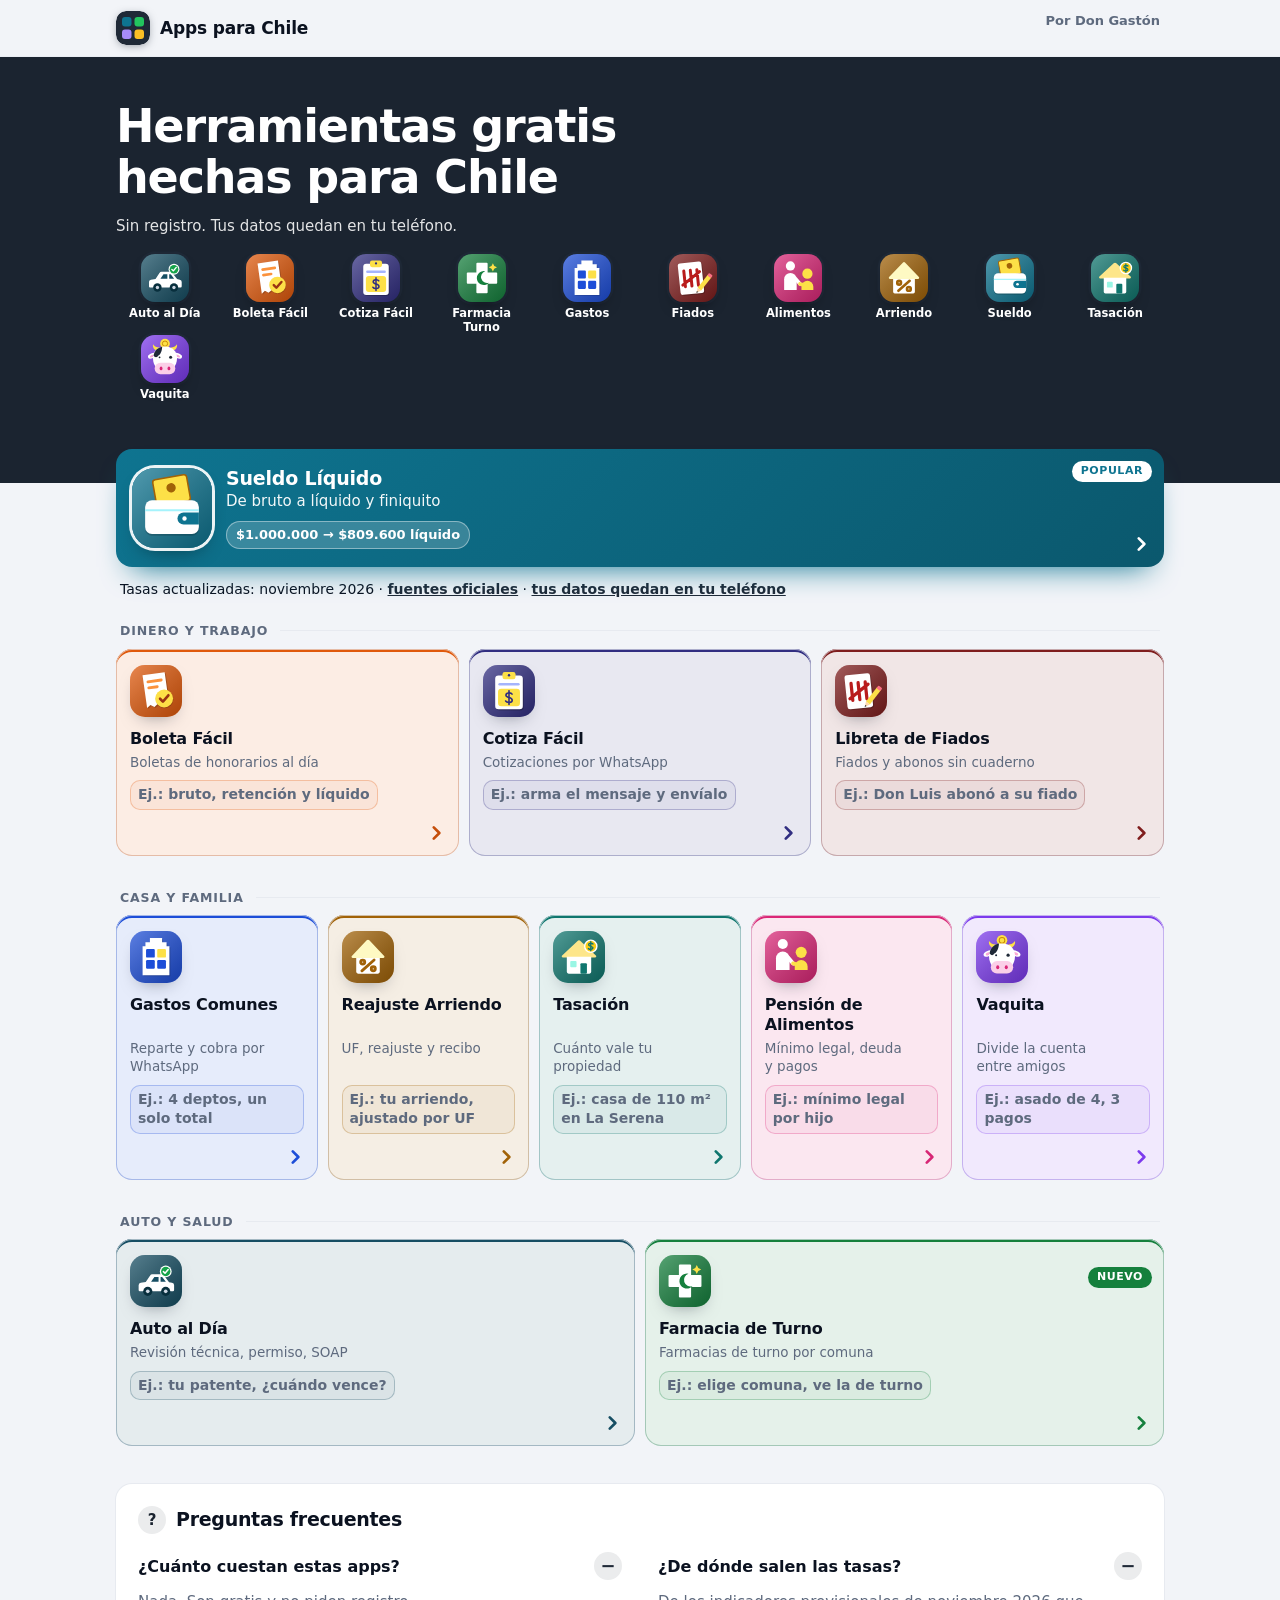
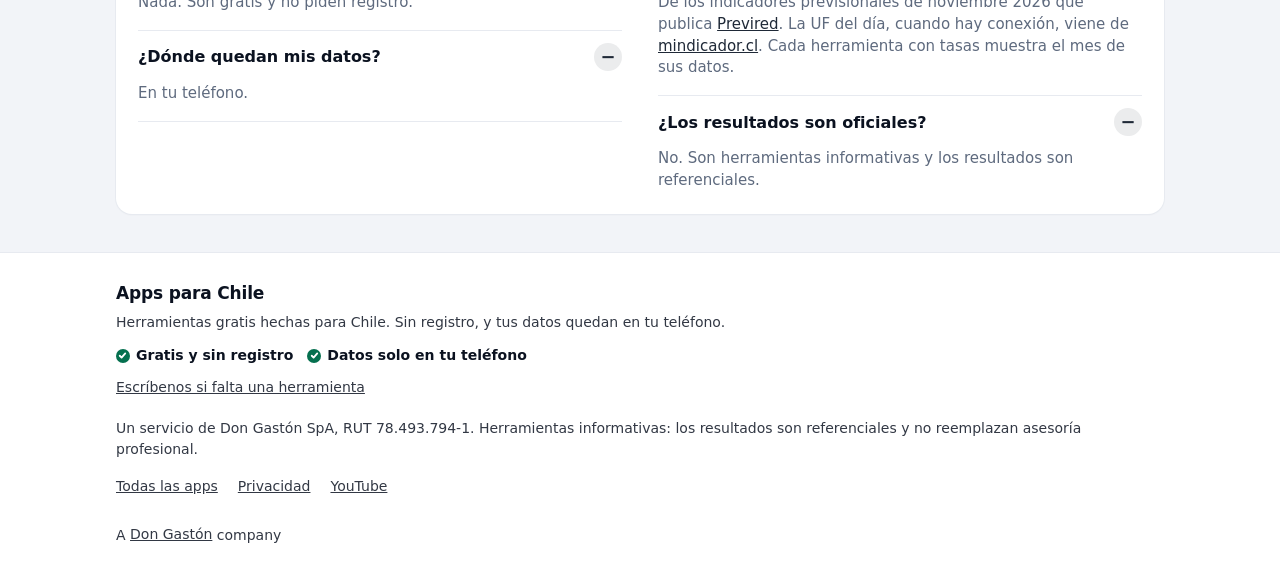
==== tasacion-capacitor/www/index.html @ aad2436f "tasacion capacitor ios probe" ====
<!doctype html>
<html lang="es-CL">
<head>
  <meta charset="utf-8">
  <meta name="viewport" content="width=device-width, initial-scale=1, viewport-fit=cover">
  <meta http-equiv="Content-Security-Policy" content="default-src 'self'; script-src 'self'; style-src 'self' 'unsafe-inline'; img-src 'self' data:; connect-src 'self' https://netwebmedia.com https://dongaston.com; form-action 'none'">
  <title>Apps gratis para Chile · Don Gastón</title>
  <meta name="description" content="11 herramientas gratis hechas para Chile: sueldo líquido, boleta de honorarios, gastos comunes, arriendo, farmacias de turno y más. Sin instalar nada.">
  <link rel="canonical" href="https://apps.fracmo.ai/">
  <meta name="robots" content="index, follow">
  <meta property="og:title" content="Apps gratis para Chile">
  <meta property="og:url" content="https://apps.fracmo.ai/">
  <meta property="og:image" content="https://apps.fracmo.ai/og.png">
  <meta property="og:image:width" content="1200">
  <meta property="og:image:height" content="630">
  <meta name="twitter:card" content="summary_large_image">
  <meta name="color-scheme" content="light dark">
  <meta name="theme-color" content="#1F2937">
  <link rel="stylesheet" href="shell.css?v=c5e53731">
  <link rel="icon" href="/assets/logos/dongaston-square.svg" type="image/svg+xml">
  <script type="application/ld+json">{"@context":"https://schema.org","@type":"CollectionPage","name":"Apps gratis para Chile","url":"https://apps.fracmo.ai/","inLanguage":"es-CL","publisher":{"@type":"Organization","name":"Don Gastón SpA","url":"https://dongaston.com/"},"mainEntity":{"@type":"ItemList","numberOfItems":11,"itemListElement":[{"@type":"ListItem","position":1,"name":"Auto al Día","description":"Revisión técnica, permiso de circulación y SOAP sin olvidos","url":"https://auto-al-dia.fracmo.ai/"},{"@type":"ListItem","position":2,"name":"Boleta Fácil","description":"Boletas de honorarios: bruto, líquido y tu registro del año","url":"https://boleta-honorarios.fracmo.ai/"},{"@type":"ListItem","position":3,"name":"Cotiza Fácil","description":"Cotizaciones claras para enviar por WhatsApp","url":"https://cotizador.fracmo.ai/"},{"@type":"ListItem","position":4,"name":"Farmacia de Turno","description":"Encuentra la farmacia de turno de tu comuna","url":"https://farmacia-de-turno.fracmo.ai/"},{"@type":"ListItem","position":5,"name":"Gastos Comunes","description":"Reparte los gastos comunes y cobra por WhatsApp","url":"https://gastos-comunes.fracmo.ai/"},{"@type":"ListItem","position":6,"name":"Libreta de Fiados","description":"Anota lo que te deben y cobra con cariño por WhatsApp","url":"https://libreta-fiados.fracmo.ai/"},{"@type":"ListItem","position":7,"name":"Pensión de Alimentos","description":"Mínimo legal, deuda y registro de pagos de la pensión de alimentos","url":"https://pension-alimentos.fracmo.ai/"},{"@type":"ListItem","position":8,"name":"Reajuste Arriendo","description":"Arriendo en UF, reajuste y recibo en un solo lugar","url":"https://reajuste-arriendo.fracmo.ai/"},{"@type":"ListItem","position":9,"name":"Sueldo Líquido","description":"De sueldo bruto a líquido, y tu finiquito","url":"https://sueldo-liquido.fracmo.ai/"},{"@type":"ListItem","position":10,"name":"Tasación","description":"Cuánto vale tu casa, depto, oficina o terreno","url":"https://tasacion.fracmo.ai/"},{"@type":"ListItem","position":11,"name":"Vaquita","description":"Divide la cuenta y cobra por WhatsApp","url":"https://vaquita.fracmo.ai/"}]}}</script>
</head>
<body class="hub">
<header class="top">
  <div class="wrap"><a class="brand" href="./index.html"><svg class="mark" viewBox="0 0 34 34" width="34" height="34" aria-hidden="true" focusable="false"><rect width="34" height="34" rx="10" fill="#1F2937"/><rect x="6" y="6" width="9.5" height="9.5" rx="3" fill="#0E7490"/><rect x="18.5" y="6" width="9.5" height="9.5" rx="3" fill="#22C55E"/><rect x="6" y="18.5" width="9.5" height="9.5" rx="3" fill="#A78BFA"/><rect x="18.5" y="18.5" width="9.5" height="9.5" rx="3" fill="#FBBF24"/></svg><span>Apps para Chile</span></a><a class="more byline" href="https://dongaston.com/">Por Don Gastón</a></div>
</header>
<div class="hero"><div class="wrap"><h1>Herramientas gratis hechas para Chile</h1><p>Sin registro. Tus datos quedan en tu teléfono.</p>
<nav class="fanx" aria-label="Las 11 apps"><a href="auto-al-dia/index.html"><img src="auto-al-dia/icon.svg?v=9d2658c4" alt="" width="52" height="52"><span>Auto al Día</span></a><a href="boleta-honorarios/index.html"><img src="boleta-honorarios/icon.svg?v=f29785e6" alt="" width="52" height="52"><span>Boleta Fácil</span></a><a href="cotizador/index.html"><img src="cotizador/icon.svg?v=65e77e67" alt="" width="52" height="52"><span>Cotiza Fácil</span></a><a href="farmacia-de-turno/index.html"><img src="farmacia-de-turno/icon.svg?v=c72461da" alt="" width="52" height="52"><span>Farmacia Turno</span></a><a href="gastos-comunes/index.html"><img src="gastos-comunes/icon.svg?v=85e6d767" alt="" width="52" height="52"><span>Gastos</span></a><a href="libreta-fiados/index.html"><img src="libreta-fiados/icon.svg?v=95e91e36" alt="" width="52" height="52"><span>Fiados</span></a><a href="pension-alimentos/index.html"><img src="pension-alimentos/icon.svg?v=7b6941d0" alt="" width="52" height="52"><span>Alimentos</span></a><a href="reajuste-arriendo/index.html"><img src="reajuste-arriendo/icon.svg?v=c84f5634" alt="" width="52" height="52"><span>Arriendo</span></a><a href="sueldo-liquido/index.html"><img src="sueldo-liquido/icon.svg?v=0adc694d" alt="" width="52" height="52"><span>Sueldo</span></a><a href="tasacion/index.html"><img src="tasacion/icon.svg?v=45100cb4" alt="" width="52" height="52"><span>Tasación</span></a><a href="vaquita/index.html"><img src="vaquita/icon.svg?v=41f14c45" alt="" width="52" height="52"><span>Vaquita</span></a></nav></div></div>
<main class="wrap">
  <div class="apps feat">
    <a class="card app featured" href="sueldo-liquido/index.html" style="--c:#0E7490;--cf:#0E7490"><img src="sueldo-liquido/icon.svg?v=0adc694d" alt="" width="56" height="56"><span class="tx"><b>Sueldo Líquido</b><small>De bruto a líquido y finiquito</small><span class="ex">$1.000.000 → <b>$809.600</b> líquido</span></span><i class="bdg">Popular</i></a>
  </div>
  <p class="tasas">Tasas actualizadas: noviembre 2026 · <a href="#fuentes">fuentes oficiales</a> · <a href="#datos">tus datos quedan en tu teléfono</a></p>
  <div id="apps" class="applist">
  <section class="grp" aria-labelledby="g0">
    <h2 class="gh" id="g0">Dinero y trabajo</h2>
    <div class="apps tiles" style="--n:3">
    <a class="card app tile" href="boleta-honorarios/index.html" style="--c:#E0590B;--cf:#C54E0A"><img src="boleta-honorarios/icon.svg?v=f29785e6" alt="" width="56" height="56"><span class="tx"><b>Boleta Fácil</b><small>Boletas de honorarios al día</small><span class="ex2"><span>Ej.: bruto, retención y líquido</span></span></span></a>
    <a class="card app tile" href="cotizador/index.html" style="--c:#312E81;--cf:#312E81"><img src="cotizador/icon.svg?v=65e77e67" alt="" width="56" height="56"><span class="tx"><b>Cotiza Fácil</b><small>Cotizaciones por WhatsApp</small><span class="ex2"><span>Ej.: arma el mensaje y envíalo</span></span></span></a>
    <a class="card app tile" href="libreta-fiados/index.html" style="--c:#7F1D1D;--cf:#7F1D1D"><img src="libreta-fiados/icon.svg?v=95e91e36" alt="" width="56" height="56"><span class="tx"><b>Libreta de Fiados</b><small>Fiados y abonos sin cuaderno</small><span class="ex2"><span>Ej.: Don Luis abonó a su fiado</span></span></span></a>
    </div>
  </section>
  <section class="grp" aria-labelledby="g1">
    <h2 class="gh" id="g1">Casa y familia</h2>
    <div class="apps tiles" style="--n:5">
    <a class="card app tile" href="gastos-comunes/index.html" style="--c:#1D4ED8;--cf:#1D4ED8"><img src="gastos-comunes/icon.svg?v=85e6d767" alt="" width="56" height="56"><span class="tx"><b>Gastos Comunes</b><small>Reparte y cobra por WhatsApp</small><span class="ex2"><span>Ej.: 4 deptos, un solo total</span></span></span></a>
    <a class="card app tile" href="reajuste-arriendo/index.html" style="--c:#A16207;--cf:#A16207"><img src="reajuste-arriendo/icon.svg?v=c84f5634" alt="" width="56" height="56"><span class="tx"><b>Reajuste Arriendo</b><small>UF, reajuste y recibo</small><span class="ex2"><span>Ej.: tu arriendo, ajustado por UF</span></span></span></a>
    <a class="card app tile" href="tasacion/index.html" style="--c:#0F766E;--cf:#0F766E"><img src="tasacion/icon.svg?v=45100cb4" alt="" width="56" height="56"><span class="tx"><b>Tasación</b><small>Cuánto vale tu propiedad</small><span class="ex2"><span>Ej.: casa de 110 m² en La Serena</span></span></span></a>
    <a class="card app tile" href="pension-alimentos/index.html" style="--c:#DB2777;--cf:#D72675"><img src="pension-alimentos/icon.svg?v=7b6941d0" alt="" width="56" height="56"><span class="tx"><b>Pensión de Alimentos</b><small>Mínimo legal, deuda y pagos</small><span class="ex2"><span>Ej.: mínimo legal por hijo</span></span></span></a>
    <a class="card app tile" href="vaquita/index.html" style="--c:#7C3AED;--cf:#7C3AED"><img src="vaquita/icon.svg?v=41f14c45" alt="" width="56" height="56"><span class="tx"><b>Vaquita</b><small>Divide la cuenta entre amigos</small><span class="ex2"><span>Ej.: asado de 4, 3 pagos</span></span></span></a>
    </div>
  </section>
  <section class="grp" aria-labelledby="g2">
    <h2 class="gh" id="g2">Auto y salud</h2>
    <div class="apps tiles" style="--n:2">
    <a class="card app tile" href="auto-al-dia/index.html" style="--c:#164E63;--cf:#164E63"><img src="auto-al-dia/icon.svg?v=9d2658c4" alt="" width="56" height="56"><span class="tx"><b>Auto al Día</b><small>Revisión técnica, permiso, SOAP</small><span class="ex2"><span>Ej.: tu patente, ¿cuándo vence?</span></span></span></a>
    <a class="card app tile" href="farmacia-de-turno/index.html" style="--c:#15803D;--cf:#15803D"><img src="farmacia-de-turno/icon.svg?v=c72461da" alt="" width="56" height="56"><span class="tx"><b>Farmacia de Turno</b><small>Farmacias de turno por comuna</small><span class="ex2"><span>Ej.: elige comuna, ve la de turno</span></span></span><i class="bdg">Nuevo</i></a>
    </div>
  </section>
  </div>
  <section class="card faq hubfaq" id="preguntas">
    <h2>Preguntas frecuentes</h2>
    <details open><summary>¿Cuánto cuestan estas apps?</summary><p>Nada. Son gratis y no piden registro.</p></details>
    <details open id="datos"><summary>¿Dónde quedan mis datos?</summary><p>En tu teléfono.</p></details>
    <details open id="fuentes"><summary>¿De dónde salen las tasas?</summary><p>De los indicadores previsionales de noviembre 2026 que publica <a href="https://www.previred.com/indicadores-previsionales/" target="_blank" rel="noopener">Previred</a>. La UF del día, cuando hay conexión, viene de <a href="https://mindicador.cl/" target="_blank" rel="noopener">mindicador.cl</a>. Cada herramienta con tasas muestra el mes de sus datos.</p></details>
    <details open><summary>¿Los resultados son oficiales?</summary><p>No. Son herramientas informativas y los resultados son referenciales.</p></details>
  </section>
</main>
<footer class="foot hubfoot">
  <div class="wrap">
    <p class="fb">Apps para Chile</p>
    <p>Herramientas gratis hechas para Chile. Sin registro, y tus datos quedan en tu teléfono.</p>
    <ul class="fpts"><li>Gratis y sin registro</li><li>Datos solo en tu teléfono</li></ul>
    <p class="fx"><a href="mailto:carlos@netwebmedia.com">Escríbenos si falta una herramienta</a></p>
    <p>Un servicio de Don Gastón SpA, RUT 78.493.794-1. Herramientas informativas: los resultados son referenciales y no reemplazan asesoría profesional.</p>
    <nav class="flinks" aria-label="Enlaces del sitio"><a href="#apps">Todas las apps</a><a href="https://dongaston.com/privacidad.html">Privacidad</a><a href="https://www.youtube.com/@appsparachile" rel="me noopener" target="_blank">YouTube</a></nav>
    <p class="dg-credit">A <a href="https://dongaston.com/">Don Gastón</a> company</p>
  </div>
</footer>
</body>
</html>
---- tasacion-capacitor/www/shell.css ----
/* Shared look for every factory app: phone first, feels like an installed app.
 * Per-app accent comes from --accent (set inline by the page). Light and dark. */
:root{
  --accent:#1F2937;--accent-ink:var(--ink-on-bg,var(--accent));
  --ink:#0B1220;--mut:#5E6A7E;--line:#E7EAF0;--bg:#F2F4F8;--card:#fff;--field:#F1F3F7;
  --ok:#05704F;--bad:#B3372A;--warn:#92400E;
  --r:16px;--shadow:0 0 0 1px var(--line),0 1px 2px rgba(16,24,40,.05);
  --tint:color-mix(in srgb,var(--accent) 9%,var(--card));
  --ghost-ink:color-mix(in srgb,var(--accent) 85%,#000);
}
@media (prefers-color-scheme:dark){:root{
  --accent-ink:color-mix(in srgb,var(--accent) 42%,#fff);--ghost-ink:var(--accent-ink);
  --ink:#F3F5F9;--mut:#98A2B3;--line:#262C38;--bg:#0B0E14;--card:#151922;--field:#1E2430;
  --ok:#34D399;--bad:#F87171;--warn:#FBBF24;
  --shadow:0 0 0 1px rgba(255,255,255,.05);
  --tint:color-mix(in srgb,var(--accent) 22%,var(--card));
}}
*{box-sizing:border-box;-webkit-tap-highlight-color:transparent}
html{-webkit-text-size-adjust:100%;scroll-behavior:smooth}
body{margin:0;font:17px/1.45 system-ui,-apple-system,"SF Pro Text","Segoe UI",Roboto,Arial,sans-serif;color:var(--ink);background:var(--bg);-webkit-font-smoothing:antialiased;overscroll-behavior-y:none}
.wrap{max-width:640px;margin:0 auto;padding:0 max(16px,env(safe-area-inset-right)) 0 max(16px,env(safe-area-inset-left))}
a{color:var(--accent-ink)}

/* App bar: translucent, sticks, clears the notch when installed */
.top{position:sticky;top:0;z-index:10;padding-top:env(safe-area-inset-top);background:var(--bg);border-bottom:1px solid color-mix(in srgb,var(--line) 60%,transparent)}
.top .wrap{display:flex;align-items:center;justify-content:space-between;gap:10px;height:56px}
.brand{display:flex;align-items:center;gap:10px;min-width:0;min-height:44px;font-weight:700;letter-spacing:-.01em;color:var(--ink);text-decoration:none}
.brand img{border-radius:10px;box-shadow:0 2px 8px -2px color-mix(in srgb,var(--accent) 60%,transparent)}
.brand span{white-space:nowrap;overflow:hidden;text-overflow:ellipsis}
.nav{display:flex;align-items:center;gap:8px;flex:0 0 auto}
@media (max-width:480px){.brand span{white-space:normal;display:-webkit-box;-webkit-box-orient:vertical;-webkit-line-clamp:2;font-size:15px;line-height:1.15}.more{padding:0 10px;font-size:13px}}
.more{border:0;font:inherit;cursor:pointer;display:inline-flex;align-items:center;min-height:44px;padding:0 12px;border-radius:99px;color:var(--mut);font-size:14px;font-weight:600;text-decoration:none;background:var(--field)}
.install{min-height:44px;padding:0 14px;border:0;border-radius:99px;font:inherit;font-size:14px;font-weight:700;color:#fff;background:var(--fill,var(--accent));cursor:pointer}

/* Hero: the tagline on the app's color, cards ride up over it */
.hero{position:relative;overflow:hidden;color:#fff;padding:22px 0 54px;background-color:color-mix(in srgb,var(--accent) 88%,#000);background-image:radial-gradient(90% 140% at 100% 0,rgba(255,255,255,.16),transparent 62%),var(--pat,none)}
.hero h1{position:relative;z-index:1;margin:0;font-size:clamp(26px,7.2vw,34px);line-height:1.1;font-weight:800;letter-spacing:-.025em;text-wrap:balance}
.hero-row{display:flex;align-items:center;justify-content:space-between;gap:14px}
.hero-art{display:block;flex:0 0 auto;position:relative;z-index:1;width:68px;height:68px;border-radius:18px;transform:rotate(6deg);box-shadow:0 12px 24px -12px rgba(0,0,0,.6),0 0 0 1px rgba(255,255,255,.14)}
.hero p{position:relative;z-index:1;margin:14px 0 0;opacity:.88;font-size:15px}
main.wrap{position:relative;z-index:1;margin-top:-34px;padding-bottom:8px}
/* Plain text as the first thing must clear the hero that cards are meant to overlap. */
main.wrap>p:first-child{margin-top:48px}
.row>label:has(>input[type=checkbox]),.row>label:nth-child(odd of label:not([hidden])):nth-last-child(1 of label:not([hidden])){grid-column:1/-1}
@media (max-width:999px){.row>.full-sm,.row>.full-sm+label:nth-last-child(1 of label:not([hidden])){grid-column:1/-1}}
.item .row>label:first-child{grid-column:1/-1}.item .row>label:nth-child(n+2){grid-column:auto!important}
h2{font-size:19px;line-height:1.25;letter-spacing:-.015em;margin:0 0 12px}
h3{font-size:16px;margin:0 0 8px}
.lead{color:var(--mut);margin:0 0 18px}
.card.lead h2{color:var(--ink)}
input[list]::-webkit-calendar-picker-indicator{display:none!important}

.card{background:var(--card);border-radius:var(--r);padding:18px;margin:0 0 14px;box-shadow:var(--shadow);animation:rise .35s ease both}
/* transform only: a throttled background tab must never leave a card invisible */
@keyframes rise{from{transform:translateY(10px)}}
@media (prefers-reduced-motion:reduce){*{animation:none!important;transition:none!important;scroll-behavior:auto!important}}
.row{display:grid;grid-template-columns:repeat(2,minmax(0,1fr));gap:0 12px;align-items:start}
.row>.full,.row>label:has(>input[type=month]){grid-column:1/-1}
.item .row{grid-template-columns:1fr 1fr 52px}
.item .row>.rm{grid-row:span 3;align-self:end;min-height:52px;padding:0;margin-bottom:12px;font-size:18px}
.row>.actions{grid-column:1/-1;margin:0 0 12px}

/* Fields: filled, tall, 17px text so iOS never zooms */
label{display:block;font-size:14px;font-weight:600;color:var(--ink);margin:0 0 12px}
label:has(>input:not([type=checkbox],[type=radio]),>select,>textarea){display:flex;flex-direction:column}
label:has(>input:not([type=checkbox],[type=radio]),>select,>textarea)>small{order:2;margin-top:6px}
.row>label:has(>input:not([type=checkbox],[type=radio]),>select,>textarea){display:grid;grid-template-rows:subgrid;grid-row:span 3;align-items:end}
.row>label>:is(input:not([type=checkbox],[type=radio]),select,textarea){grid-row:2}
.row>label:has(>input:not([type=checkbox],[type=radio]),>select,>textarea)>small{grid-row:3;align-self:start}
label small,.hint{display:block;font-weight:400;color:var(--mut);font-size:13px;line-height:1.35;margin-top:2px}
input,select,textarea{display:block;width:100%;margin-top:6px;padding:13px 14px;font:inherit;font-size:17px;font-weight:500;color:var(--ink);background:var(--field);border:1.5px solid transparent;border-radius:14px;min-height:52px;transition:border-color .15s,background .15s,box-shadow .15s;appearance:none;-webkit-appearance:none}
textarea{min-height:104px;resize:vertical}
select{padding-right:36px;background-image:url("data:image/svg+xml,%3Csvg xmlns='http://www.w3.org/2000/svg' width='16' height='16' fill='none' stroke='%23667085' stroke-width='2.4' stroke-linecap='round' stroke-linejoin='round'%3E%3Cpath d='M4 6l4 4 4-4'/%3E%3C/svg%3E");background-repeat:no-repeat;background-position:right 14px center}
input::placeholder,textarea::placeholder{color:var(--mut);font-weight:400}
@media (prefers-color-scheme:dark){input::placeholder,textarea::placeholder{color:color-mix(in srgb,var(--mut) 90%,var(--field))}}
@media (prefers-color-scheme:dark){input,select,textarea{border-color:#343C4C}}
input,select,textarea{min-width:0;max-width:100%}
input:not([type=checkbox],[type=radio]),select{height:52px}
input:focus,select:focus,textarea:focus{outline:0;background:var(--card);border-color:var(--accent-ink);box-shadow:0 0 0 4px color-mix(in srgb,var(--accent) 18%,transparent)}
input[type=checkbox],input[type=radio]{display:inline-block;flex:0 0 auto;width:24px;height:24px;min-height:0;margin:0 10px 0 0;padding:0;vertical-align:-6px;border-radius:8px;background:var(--field);border:1.5px solid color-mix(in srgb,var(--mut) 45%,transparent);cursor:pointer}
input[type=radio]{border-radius:50%}
label:where(:has(input[type=checkbox],input[type=radio])){min-height:44px;padding-block:10px;box-sizing:border-box}
input[type=checkbox]:checked,input[type=radio]:checked{background:var(--fill,var(--accent)) url("data:image/svg+xml,%3Csvg xmlns='http://www.w3.org/2000/svg' viewBox='0 0 24 24' fill='none' stroke='%23fff' stroke-width='3.2' stroke-linecap='round' stroke-linejoin='round'%3E%3Cpath d='M6 12.5l4 4 8-9'/%3E%3C/svg%3E") center/18px no-repeat;border-color:var(--accent)}
.actions label{display:inline-flex;align-items:center;margin:0;padding:8px 14px 8px 10px;border-radius:99px;background:var(--field);font-weight:500}
.actions label input{margin-right:8px}

.btn{display:inline-flex;align-items:center;justify-content:center;gap:8px;min-height:52px;padding:12px 20px;font:inherit;font-weight:700;letter-spacing:-.01em;color:#fff;background:var(--fill,var(--accent));border:0;border-radius:14px;cursor:pointer;text-decoration:none;text-align:center;transition:transform .12s ease,filter .15s;box-shadow:0 6px 16px -8px color-mix(in srgb,var(--accent) 80%,transparent)}
.btn:active,.install:active,.tabs button:active,.app:active{transform:scale(.97)}
.btn:hover{filter:brightness(1.06)}
.btn{white-space:nowrap}
.btn.ghost{color:var(--ghost-ink);background:color-mix(in srgb,var(--accent) 12%,var(--card));box-shadow:inset 0 0 0 1.5px color-mix(in srgb,var(--accent) 30%,transparent)}
.btn.small{min-height:44px;padding:8px 14px;font-size:14px;border-radius:12px}
.btn:disabled,.btn[aria-disabled=true]{opacity:.45;pointer-events:none;box-shadow:none}
.btn.wa{background:#075E54;box-shadow:0 6px 16px -8px #075E54}
.btn:focus-visible,a:focus-visible,.tabs button:focus-visible,.install:focus-visible{outline:3px solid color-mix(in srgb,var(--accent) 45%,transparent);outline-offset:2px}
.actions{display:flex;flex-wrap:wrap;gap:8px;margin-top:14px}
.actions+.row,.actions+label,.actions+h2{margin-top:18px}
.item>.actions{justify-content:flex-end;margin-top:0}
.side>.actions{margin-bottom:14px}
.side>.actions>.btn,.out .actions>.btn:not(.small){flex:1 1 auto}
.side .actions .btn:not(.small){padding-inline:14px}
@media (max-width:560px){.actions>.btn:not(.small){flex:1 1 150px}}

/* Result box and the headline number */
.out{background:var(--tint);box-shadow:inset 0 0 0 1px color-mix(in srgb,var(--accent) 22%,transparent)}
.big{font-size:clamp(34px,10vw,44px);font-weight:800;line-height:1.05;letter-spacing:-.03em;color:var(--accent-ink);font-variant-numeric:tabular-nums;margin:2px 0 6px}

.t{width:100%;border-collapse:collapse;font-size:15px}
.t th{font-size:12px;font-weight:700;text-transform:uppercase;letter-spacing:.04em;color:var(--mut)}
.t th,.t td{padding:11px 6px;border-bottom:1px solid var(--line);text-align:left;vertical-align:middle}
.t td.n,.t th.n{text-align:right;font-variant-numeric:tabular-nums;white-space:nowrap}
.t tr:last-child td{border-bottom:0}
.t:not(:has(thead)) tr:last-child td:not(:empty),.t tfoot td{font-weight:700}
.t tr:has(+tr.acts) td{border-bottom:0;padding-bottom:2px}
.t tr.acts td{padding-top:0}.t tr.acts .actions{margin:6px 0 4px;justify-content:flex-end}
.est{display:flex;align-items:center;justify-content:space-between;gap:10px;flex-wrap:wrap}
.t th.n,.t td.n{padding-left:12px}
.dl .actions .btn{flex:1 1 150px}
/* Where the money goes: one bar, one legend. */
.split{display:flex;gap:2px;height:16px;margin:12px 0 8px;border-radius:99px;overflow:hidden}
.split span{min-width:5px}
.legend{display:flex;flex-wrap:wrap;gap:6px 14px;margin:0 0 12px;font-size:12.5px;color:var(--mut)}
.legend i{display:inline-block;width:10px;height:10px;margin-right:6px;border-radius:3px}
.k1{background:var(--accent-ink)}.k2{background:#F59E0B}.k3{background:#EF4444}.k4{background:#8B5CF6}.k5{background:#64748B}
.av{display:inline-grid;place-items:center;flex:0 0 auto;width:28px;height:28px;margin-right:8px;border-radius:50%;background:var(--accent);color:#fff;font-size:13px;font-weight:800;vertical-align:middle}
[role=status]>p{display:inline-block;margin:0 0 12px;padding:6px 14px;border-radius:99px;background:var(--card);box-shadow:inset 0 0 0 1px var(--line);font-size:13px}
[aria-live]>p{margin:0 0 14px;padding:26px;border-radius:var(--r);border:2px dashed color-mix(in srgb,var(--accent) 35%,var(--line));background:var(--card);color:var(--mut);font-size:15px;text-align:center}
.dl>b{display:block;margin-bottom:4px}
/* Shown while the block before it is still hidden: says what will appear there. */
.if-empty{margin:14px 0 0;padding:22px;border-radius:14px;border:2px dashed color-mix(in srgb,var(--accent) 30%,var(--line));color:var(--mut);font-size:14px;text-align:center}
:not([hidden]):not(:empty)+.if-empty{display:none}
main.wrap:has(#clientes:empty) .card:has(>.actions>#borrar){display:none}
@media (max-width:380px){.t{font-size:13px}.t th,.t td{padding:10px 2px}input[type=date]{padding-inline:10px}}
@media (max-width:480px){.t.hide2 th:nth-child(2),.t.hide2 td:nth-child(2){display:none}}
@media (max-width:480px){.t{font-size:13.5px}.t th{font-size:11px}.t th,.t td{padding:10px 4px}}
.scroll{overflow-x:auto;margin:0 -6px;padding:0 6px;-webkit-overflow-scrolling:touch}
.list{list-style:none;margin:0;padding:0}
.list li{display:flex;align-items:center;justify-content:space-between;gap:12px;padding:13px 0;border-bottom:1px solid var(--line)}
.list li:last-child{border-bottom:0;padding-bottom:2px}
.list+label,.list+h2,.list+h3,.list+p{margin-top:18px}
.list li>span:first-child{min-width:0;overflow-wrap:anywhere}
.tag{display:inline-block;padding:3px 10px;border-radius:99px;font-size:12px;font-weight:700;background:var(--field);color:var(--mut);white-space:nowrap}
.tag.ok{background:color-mix(in srgb,var(--ok) 15%,var(--card));color:var(--ok)}
.tag.bad{background:color-mix(in srgb,var(--bad) 14%,var(--card));color:var(--bad)}
.tag.warn{background:color-mix(in srgb,#F59E0B 20%,var(--card));color:var(--warn)}
.ok{color:var(--ok)}.bad{color:var(--bad)}.mut{color:var(--mut)}
p.bad:empty,p.ok:empty{display:none}

/* Tabs: a segmented control */
.tabs{display:flex;gap:4px;margin:0 0 14px;padding:4px;border-radius:16px;background:var(--card);box-shadow:var(--shadow);overflow-x:auto;scrollbar-width:none}
.tabs::-webkit-scrollbar{display:none}
.tabs button{flex:1 0 auto;min-height:44px;padding:8px 14px;font:inherit;font-size:15px;font-weight:700;color:var(--mut);background:transparent;border:0;border-radius:12px;cursor:pointer;transition:background .2s,color .2s,transform .12s}
.tabs button[aria-selected=true]{color:#fff;background:var(--fill,var(--accent));box-shadow:0 4px 12px -6px color-mix(in srgb,var(--accent) 80%,transparent)}

[hidden]{display:none!important}
.local{display:flex;gap:10px;align-items:flex-start;color:var(--mut);font-size:13px;line-height:1.4;margin:20px 4px}
.local::before{content:"";flex:0 0 18px;height:18px;margin-top:1px;background:var(--mut);-webkit-mask:url("data:image/svg+xml,%3Csvg xmlns='http://www.w3.org/2000/svg' viewBox='0 0 24 24' fill='none' stroke='%23000' stroke-width='2' stroke-linecap='round' stroke-linejoin='round'%3E%3Crect x='5' y='11' width='14' height='10' rx='2'/%3E%3Cpath d='M8 11V7a4 4 0 018 0v4'/%3E%3C/svg%3E") center/contain no-repeat;mask:url("data:image/svg+xml,%3Csvg xmlns='http://www.w3.org/2000/svg' viewBox='0 0 24 24' fill='none' stroke='%23000' stroke-width='2' stroke-linecap='round' stroke-linejoin='round'%3E%3Crect x='5' y='11' width='14' height='10' rx='2'/%3E%3Cpath d='M8 11V7a4 4 0 018 0v4'/%3E%3C/svg%3E") center/contain no-repeat}
.foot{margin-top:20px;padding:20px 0 calc(24px + env(safe-area-inset-bottom));color:var(--mut);font-size:12px;line-height:1.5}
.foot p{margin:0 0 6px}
.foot a{color:inherit}

.hp{position:absolute!important;left:-9999px;width:1px;height:1px;opacity:0}
label.check{display:flex;align-items:flex-start;font-weight:400;font-size:14px;line-height:1.4;color:var(--mut)}
label.check input{margin-top:1px}
.firma{display:flex;align-items:center;margin:18px 4px 0;font-weight:500;color:var(--mut)}
.faq details{border-bottom:1px solid var(--line)}
.faq details:last-child{border-bottom:0}
.faq summary{display:flex;justify-content:space-between;gap:12px;padding:14px 0;font-weight:600;cursor:pointer;list-style:none}
.faq summary::-webkit-details-marker{display:none}
.faq summary::after{content:"+";flex:0 0 auto;font-size:22px;line-height:1;color:var(--accent-ink)}
.faq details[open] summary::after{content:"\2212"}
.faq p{margin:0 0 14px;color:var(--mut);font-size:15px}
.others{margin:22px 0 0}
.others h2{margin:0 4px 10px}
.strip{display:flex;gap:10px;overflow-x:auto;margin:0 -16px;padding:2px 16px 14px;scroll-snap-type:x proximity;scroll-padding:0 16px;scrollbar-width:none}
.strip::-webkit-scrollbar{display:none}
.strip a{flex:0 0 132px;scroll-snap-align:start;display:flex;flex-direction:column;gap:8px;padding:14px;border-radius:18px;background:var(--card);box-shadow:var(--shadow);color:var(--ink);font-size:14px;font-weight:700;line-height:1.25;text-decoration:none}
.strip img{border-radius:13px}
@media (max-width:999px){.strip{-webkit-mask-image:linear-gradient(90deg,#000 84%,transparent);mask-image:linear-gradient(90deg,#000 84%,transparent)}}

/* Hub: a home screen of apps */
.apps{display:grid;grid-template-columns:repeat(auto-fill,minmax(150px,1fr));gap:12px}
.app{display:flex;flex-direction:column;gap:10px;color:inherit;text-decoration:none;margin:0;padding:16px;transition:transform .12s ease}
.app img{border-radius:18px;box-shadow:0 8px 18px -10px rgba(16,24,40,.5)}
.app b{display:block;color:var(--ink);font-size:17px;letter-spacing:-.01em;margin-bottom:2px}
.app span{font-size:14px;line-height:1.4;color:var(--mut)}

/* Round 9 */
.vacio{margin:14px 0 0;padding:22px;border-radius:14px;border:2px dashed color-mix(in srgb,var(--accent) 30%,var(--line));color:var(--mut);font-size:14px;text-align:center}
.lnk{border:0;background:none;padding:0;margin:0;font:inherit;font-weight:600;color:var(--accent-ink);text-decoration:underline;cursor:pointer}
.kpi{display:flex;align-items:baseline;justify-content:space-between;gap:12px;flex-wrap:wrap}.kpi p{margin:0}
label:has(>select:empty){display:none!important}
.push{margin-top:auto}
.scroll{margin:0;padding:0}
.t th:first-child,.t td:first-child{padding-left:0}.t th:last-child,.t td:last-child{padding-right:0}
.t tr.acts .actions{justify-content:flex-start}
/* Button groups: WhatsApp takes a row, the rest pair up; a button left alone takes a row too. */
.side>.actions,.two>div>.actions:not(.end){display:grid;grid-template-columns:minmax(0,1fr) minmax(0,1fr)}
:is(.side>.actions,.two>div>.actions:not(.end))>:is(.wa,button:only-of-type,button:last-child:nth-child(even)){grid-column:1/-1}
.actions.end{justify-content:flex-start}.out .actions.end>.btn:not(.small),.actions.end>.btn{flex:0 0 auto}
.list li:has(>.dl){align-items:stretch}
.dl{display:flex;flex-direction:column;width:100%}.dl>.tag{align-self:flex-start}.dl>.actions{margin-top:auto;padding-top:10px}
@media (max-width:480px){.more{padding:0 8px;font-size:12.5px}}
/* Round 10 */
.side.wide>[aria-live] .card{display:flex;flex-direction:column}
.side.wide>[aria-live] .card>.actions{margin-top:auto;padding-top:12px}
.side.wide>[aria-live] .card .actions .btn{flex:1 1 100%}
.side.wide .list li:last-child{padding-bottom:13px}
.card>.actions:first-child{margin-top:0}
.firma{margin-bottom:16px}
:is(.side>.actions,.two>div>.actions:not(.end)) .btn{white-space:normal;padding-inline:10px;text-align:center}
@media (max-width:999px){.two>div+div{margin-top:16px;padding-top:16px;border-top:1px solid var(--line)}}
@media (max-width:380px){.t.hide2{font-size:12px}.t.hide2 th{font-size:10px;letter-spacing:0}}
/* Round 12: on the narrowest phones a half-width select cuts its text, so fields stack. */
@media (max-width:380px){.row{grid-template-columns:minmax(0,1fr)}}
/* Installed (standalone): no browser chrome, so no need to sell the install */
@media (display-mode:standalone){.install{display:none!important}}
@media (min-width:700px){.hero{padding:34px 0 64px}.card{padding:22px}}
@media (min-width:900px){.hub .wrap{max-width:960px}.hub .apps{grid-template-columns:repeat(auto-fill,minmax(210px,1fr));gap:16px}}
/* Wide screens: two columns of cards and the app's art in the hero, not a phone column stranded in the middle. */
@media (min-width:1000px){
  .wrap,.hub .wrap{max-width:1080px}
  .hub .apps{grid-template-columns:repeat(5,1fr)}
  .hero{padding:44px 0 82px}
  .hero h1{font-size:46px;max-width:660px}
  .hero-row{gap:32px}
  .hero-art{display:block;flex:0 0 auto;position:relative;z-index:1;width:168px;height:168px;margin:-10px 28px -30px 0;border-radius:40px;transform:rotate(6deg);box-shadow:0 26px 50px -22px rgba(0,0,0,.6),0 0 0 1px rgba(255,255,255,.14)}
  /* Two columns of work. Anything marked .span, the questions and the notice band run full width below,
     so no column is padded with a stretched card. */
  main.wrap:not(.hub main),main.wrap>section:not(.card,.others){display:grid;grid-template-columns:minmax(0,1fr) minmax(0,1fr);column-gap:20px;align-items:start;grid-auto-flow:row dense}
  main.wrap:where(:not(.hub main))>*,main.wrap>:where(section:not(.card,.others))>*{grid-column:1;min-width:0}
  main.wrap>section:not(.card),main.wrap>.span,main.wrap>.tabs,main.wrap>.others,main.wrap>.below,main.wrap>.firma,main.wrap>.local,main.wrap>p:first-child,main.wrap>p.actions,main.wrap>#bkMsg{grid-column:1/-1}
  main.wrap>.side{grid-column:2;grid-row:span 40;align-self:stretch}
  main.wrap>.side:not(.wide){display:flex;flex-direction:column}
  /* .pair: one card on each side of one row, same height. A tab panel is a pair too (form | result). */
  main.wrap>.side.pair{grid-row:auto}
  main.wrap>.side.pair>.card{flex:1}
  main.wrap:has(>.side.pair)>.card:not(.span){align-self:stretch}
  main.wrap>section:not(.card,.others)>*{align-self:stretch}
  main.wrap>section:not(.card,.others)>.out{grid-column:2;grid-row:1}
  /* What goes in an empty column, said in a box that fills it. */
  .side[data-empty]:not([data-empty=""]):not(:has(>:not([hidden])))::before,.side[data-hint]:has(>.card[hidden])::after,main.wrap>section:not(.card,.others):not(:has(>.out:not([hidden])))::after{content:attr(data-empty);flex:1;display:grid;place-items:center;min-height:140px;padding:26px;border-radius:var(--r);border:2px dashed color-mix(in srgb,var(--accent) 35%,var(--line));color:var(--mut);font-size:15px;text-align:center;background:var(--card)}
  .side[data-hint]:has(>.card[hidden])::after{content:attr(data-hint)}
  main.wrap>section:not(.card,.others):not(:has(>.out:not([hidden])))::after{content:"Completa los datos y aquí aparece tu resultado.";grid-column:2;grid-row:1;margin-bottom:14px}
  .below{display:block;margin-top:6px}
  .faq{display:grid;grid-template-columns:1fr 1fr;column-gap:36px;align-items:start}
  .faq>h2{grid-column:1/-1}
  /* Notice band: copy and the two consents on the left, the address and the button on the right. */
  .below>#lead{display:grid;grid-template-columns:1.2fr 1fr;column-gap:32px;align-items:start}
  .below>#lead>form{display:contents}
  .below>#lead>h2{grid-column:1;grid-row:1}
  .below>#lead>.hint{grid-column:1;grid-row:2;margin-bottom:10px}
  .below>#lead label.check{grid-column:1}
  .below>#lead form>label:not(.check){grid-column:2;grid-row:1/span 3}
  .below>#lead .actions{grid-column:2;grid-row:4;margin-top:0}
  .below>#lead #leadMsg{grid-column:2;grid-row:5}
  /* .wide: a full-width form with its results below (Farmacia's list, Auto's vehicles). */
  main.wrap>.side.wide{grid-column:1/-1;grid-row:auto}
  main.wrap:has(>.side.wide)>.card{grid-column:1/-1}
  .side.wide>[aria-live]{display:grid;grid-template-columns:repeat(auto-fill,minmax(320px,1fr));gap:0 20px;align-items:stretch}
  .side.wide>[aria-live]>p{grid-column:1/-1}
  .side.wide .list{display:grid;grid-template-columns:1fr 1fr;column-gap:36px}
  .side.wide .list li:nth-last-child(2):nth-child(odd){border-bottom:0}
  .side.wide .list li{align-items:stretch}
  #cNotas{min-height:168px}
  /* Round 9 */
  .faq{display:block;columns:2;column-gap:36px}.faq>h2{column-span:all}.faq details{break-inside:avoid}
  main.wrap>section:not(.card,.others)>.out{align-self:start}
  main.wrap>section:not(.card,.others):not(:has(>.out:not([hidden])))::after{align-self:stretch}
  .side[data-empty]:not([data-empty=""]):not(:has(>:not([hidden])))::before,.side[data-hint]:has(>.card[hidden])::after{margin-bottom:14px}
  .two{display:grid;grid-template-columns:1fr 1fr;column-gap:36px;align-items:start}
  main.wrap>.side.pair>.card,main.wrap:has(>.side.pair)>.card:not(.span){display:flex;flex-direction:column}
  .card>.if-empty{flex:1;display:grid;place-items:center}
  .side.wide>[aria-live]{grid-template-columns:repeat(auto-fit,minmax(336px,1fr))}
  .side.wide>[aria-live] .card .actions .btn{flex:1 1 100%}
  .tabs{max-width:calc(50% - 10px)}
  .strip{flex-wrap:wrap;overflow:visible;margin:0;padding:2px 0 14px}
  .strip a{flex:0 0 calc((100% - 80px)/9);min-width:0}
}
@media print{.top,.foot,.actions,.tabs,.local,.noprint,.hero{display:none!important}body{background:#fff;color:#000}main.wrap{margin-top:0}.card{box-shadow:none;padding:0;animation:none}}
/* Website around each app: section nav, guides, generated pages, community (site.mjs) */
.top .nav a{white-space:nowrap}
.sitenav{background:var(--card);border-bottom:1px solid var(--line)}
.sitenav .wrap{display:flex;gap:4px;overflow-x:auto;scrollbar-width:none}
.sitenav .wrap::-webkit-scrollbar{display:none}
.sitenav a{flex:0 0 auto;display:inline-flex;align-items:center;min-height:44px;padding:0 10px;color:var(--mut);font-size:15px;font-weight:600;text-decoration:none;border-bottom:3px solid transparent}
.sitenav a[aria-current]{color:var(--ink);border-bottom-color:var(--accent)}
.site .hero{padding:18px 0 50px}
.site .hero h1{font-size:clamp(25px,6.4vw,32px)}
.crumb{position:relative;z-index:1;margin:0 0 8px;font-size:13px;opacity:.85}
.crumb a{color:inherit}
.hero .crumb+h1+p,.site .hero p{margin-top:10px}
.prose{font-size:17px;line-height:1.6}
.prose h2{margin:26px 0 8px;font-size:21px;line-height:1.25;letter-spacing:-.01em}
.prose h3{margin:20px 0 6px;font-size:18px}
.prose>:first-child{margin-top:0}
.prose p,.prose ul,.prose ol{margin:0 0 12px}
.prose ul,.prose ol{padding-left:22px}
.prose li{margin:4px 0}
.prose a{color:var(--accent-ink);text-underline-offset:2px}
.prose .scroll{margin:6px 0 14px}
.prose code{font-size:.9em;background:var(--field);padding:1px 5px;border-radius:6px}
.note{margin:14px 0;padding:12px 14px;border-radius:12px;background:var(--tint);border-left:4px solid var(--accent);font-size:16px}
.small{font-size:13px}
.links{list-style:none;margin:0;padding:0}
.links li+li{border-top:1px solid var(--line)}
.links a{display:flex;flex-direction:column;gap:2px;padding:12px 0;min-height:44px;color:var(--ink);text-decoration:none}
.links b{color:var(--accent-ink)}
.links span{color:var(--mut);font-size:15px}
.cta{background:var(--tint)}
.cta h2,.ask h2{margin:0 0 6px;font-size:20px}
.cta p,.ask p{margin:0 0 12px;color:var(--mut)}
.community{min-height:160px}
@media (min-width:1000px){
  body.site main.wrap{display:block}
  .site .wrap{max-width:780px}
  .site .hero{padding:34px 0 72px}
  .site .hero h1{font-size:40px;max-width:780px}
}
.msg{margin:6px 0 14px;padding:12px 14px;border-radius:12px;background:var(--field);font:inherit;font-size:16px;line-height:1.5;white-space:pre-wrap;overflow-wrap:anywhere}
.byline{margin:0 0 14px;color:var(--mut);font-size:14px}
.byline a{color:inherit;font-weight:600}
.fix{margin:22px 0 0;padding-top:14px;border-top:1px solid var(--line);color:var(--mut);font-size:15px}

/* Round 13: a first screen of its own per app (live result in the hero, its own texture) and a better hub */
.sr{position:absolute;width:1px;height:1px;overflow:hidden;clip:rect(0 0 0 0);white-space:nowrap}
.hero .wrap{position:relative}
/* Live result: what the tool says right now, above the fold, updated as you type */
.live{position:relative;z-index:1;display:grid;grid-template-columns:minmax(0,1fr);gap:2px;margin-top:16px;padding:13px 16px 14px;border-radius:18px;background:rgba(0,0,0,.24);box-shadow:inset 0 0 0 1px rgba(255,255,255,.2)}
.live-k{grid-column:1/-1;font-size:12.5px;font-weight:700;letter-spacing:.06em;text-transform:uppercase;opacity:.94}
.live-v{font-size:clamp(30px,8.8vw,38px);font-weight:800;letter-spacing:-.03em;line-height:1.05;font-variant-numeric:tabular-nums;white-space:nowrap}
.live-s{font-size:15px;line-height:1.35;font-weight:500;opacity:1}
.live.idle .live-v{opacity:.92}
.live.idle[data-idle]:not([data-idle^="$"]) .live-v{font-size:26px;line-height:1.3;opacity:1}
.live.chip{display:inline-flex;width:fit-content;align-items:baseline;gap:8px;margin-top:14px;padding:8px 16px;border-radius:99px}
.live.chip .live-v{font-size:22px;line-height:1.2}
.live.chip .live-s{font-size:14px}
.live.chip .live-s::before{content:"·";margin-right:8px}
.hero:has(.live) h1{font-size:clamp(23px,6.2vw,30px)}
.hero:has(.live) .hero-art{width:56px;height:56px;border-radius:15px}
@media (min-width:1000px){.hero:has(.live) h1{font-size:42px}.hero:has(.live) .hero-art{width:140px;height:140px;border-radius:34px}.live{max-width:560px}}
/* Per-app texture in the hero band */
[data-app=vaquita]{--pat:radial-gradient(rgba(255,255,255,.16) 1.6px,transparent 1.8px) 0 0/18px 18px}
[data-app=sueldo-liquido]{--pat:repeating-linear-gradient(135deg,rgba(255,255,255,.07) 0 2px,transparent 2px 14px)}
[data-app=farmacia-de-turno]{--pat:linear-gradient(rgba(255,255,255,.08) 1px,transparent 1px) 0 0/22px 22px,linear-gradient(90deg,rgba(255,255,255,.08) 1px,transparent 1px) 0 0/22px 22px}
[data-app=auto-al-dia]{--pat:repeating-linear-gradient(90deg,rgba(255,255,255,.14) 0 22px,transparent 22px 44px) 0 100%/100% 3px no-repeat}
[data-app=boleta-honorarios]{--pat:repeating-linear-gradient(0deg,rgba(255,255,255,.08) 0 1px,transparent 1px 16px)}
[data-app=cotizador]{--pat:radial-gradient(circle at 100% 100%,transparent 0 46px,rgba(255,255,255,.09) 46px 48px,transparent 48px 74px,rgba(255,255,255,.07) 74px 76px,transparent 76px)}
[data-app=gastos-comunes]{--pat:linear-gradient(rgba(255,255,255,.1) 2px,transparent 2px) 0 0/28px 28px,linear-gradient(90deg,rgba(255,255,255,.1) 2px,transparent 2px) 0 0/28px 28px}
[data-app=libreta-fiados]{--pat:repeating-linear-gradient(90deg,rgba(255,255,255,.1) 0 3px,transparent 3px 10px) 0 0/100% 38% no-repeat}
[data-app=pension-alimentos]{--pat:radial-gradient(circle at 92% 20%,transparent 0 30px,rgba(255,255,255,.1) 30px 32px,transparent 32px 56px,rgba(255,255,255,.08) 56px 58px,transparent 58px 84px,rgba(255,255,255,.06) 84px 86px,transparent 86px)}
[data-app=reajuste-arriendo]{--pat:repeating-linear-gradient(60deg,rgba(255,255,255,.07) 0 2px,transparent 2px 18px),repeating-linear-gradient(-60deg,rgba(255,255,255,.07) 0 2px,transparent 2px 18px)}
/* Vaquita: the cow tile sits in the hero beside the title; it never leaves the band, so it covers no text */
[data-app=vaquita] .hero:has(.live) .hero-art{width:68px;height:68px;border-radius:19px;box-shadow:0 12px 22px -12px rgba(0,0,0,.6),0 0 0 3px rgba(255,255,255,.9)}
[data-app=vaquita] .hero-row{align-items:flex-start}
@media (min-width:1000px){[data-app=vaquita] .hero:has(.live) .hero-art{width:150px;height:150px;border-radius:36px}}

/* Stepper */
h2.step{display:flex;align-items:center;gap:12px;margin-bottom:14px}
h2.step .n{display:inline-grid;place-items:center;flex:0 0 auto;width:32px;height:32px;border-radius:50%;background:var(--field);color:var(--accent-ink);font-size:16px;font-weight:800;box-shadow:inset 0 0 0 2px color-mix(in srgb,var(--accent) 35%,transparent)}
h2.step.done .n{background:var(--fill,var(--accent));color:#fff;box-shadow:none;font-size:0}
h2.step.done .n::after{content:"";width:16px;height:16px;background:url("data:image/svg+xml,%3Csvg xmlns='http://www.w3.org/2000/svg' viewBox='0 0 24 24' fill='none' stroke='%23fff' stroke-width='3.4' stroke-linecap='round' stroke-linejoin='round'%3E%3Cpath d='M5 12.5l4.5 4.5L19 7'/%3E%3C/svg%3E") center/contain no-repeat}
.step-card{position:relative}
.step-card:has(.step)::before{content:"";position:absolute;left:34px;top:-15px;width:2px;height:15px;background:color-mix(in srgb,var(--accent) 30%,var(--line))}
main.wrap>.step-card:first-child::before{display:none}
.side>.step-card::before{display:none}
@media (min-width:1000px){.step-card::before{display:none}}
/* Add button inside the input */
.inwrap{position:relative;display:block;margin-top:6px}
.inwrap input{margin:0;padding-right:116px}
.inwrap .add{position:absolute;right:4px;top:4px;display:inline-flex;align-items:center;gap:6px;min-height:44px;padding:0 14px 0 10px;border:0;border-radius:11px;font:inherit;font-size:15px;font-weight:700;color:#fff;background:var(--fill,var(--accent));cursor:pointer}
.inwrap .add i{font-style:normal;font-size:20px;line-height:1;font-weight:600}
.inwrap .add:active{transform:scale(.96)}
.inwrap .add:focus-visible{outline:3px solid color-mix(in srgb,var(--accent) 45%,transparent);outline-offset:2px}
/* Friendly empty states */
.if-empty.fun{display:flex;flex-direction:column;align-items:center;gap:4px;border-color:color-mix(in srgb,var(--accent) 35%,var(--line));background:color-mix(in srgb,var(--accent) 5%,var(--card))}
.if-empty.fun b{color:var(--ink);font-size:16px}
.ill{display:block;color:var(--accent-ink);margin:0 auto 6px}
.empty{display:flex;flex-direction:column;align-items:center;gap:4px}
.empty b{color:var(--ink);font-size:17px}
.picks{display:flex;flex-wrap:wrap;justify-content:center;gap:8px;margin-top:12px}
.pick{min-height:44px;padding:0 16px;border:0;border-radius:99px;font:inherit;font-size:15px;font-weight:600;color:var(--ghost-ink);background:color-mix(in srgb,var(--accent) 12%,var(--card));box-shadow:inset 0 0 0 1.5px color-mix(in srgb,var(--accent) 30%,transparent);cursor:pointer}
.pick:focus-visible{outline:3px solid color-mix(in srgb,var(--accent) 45%,transparent);outline-offset:2px}
/* Collapsed advanced fields */
details.opts{margin:6px 0 0;border-top:1px solid var(--line)}
details.opts>summary{display:flex;align-items:center;justify-content:space-between;min-height:52px;padding:0;font-weight:700;color:var(--accent-ink);cursor:pointer;list-style:none}
details.opts>summary::-webkit-details-marker{display:none}
details.opts>summary::after{content:"";width:16px;height:16px;background:currentColor;-webkit-mask:url("data:image/svg+xml,%3Csvg xmlns='http://www.w3.org/2000/svg' viewBox='0 0 16 16' fill='none' stroke='%23000' stroke-width='2.4' stroke-linecap='round' stroke-linejoin='round'%3E%3Cpath d='M4 6l4 4 4-4'/%3E%3C/svg%3E") center/contain no-repeat;mask:url("data:image/svg+xml,%3Csvg xmlns='http://www.w3.org/2000/svg' viewBox='0 0 16 16' fill='none' stroke='%23000' stroke-width='2.4' stroke-linecap='round' stroke-linejoin='round'%3E%3Cpath d='M4 6l4 4 4-4'/%3E%3C/svg%3E") center/contain no-repeat;transition:transform .2s}
details.opts[open]>summary::after{transform:rotate(180deg)}
details.opts>summary:focus-visible{outline:3px solid color-mix(in srgb,var(--accent) 45%,transparent);outline-offset:2px;border-radius:8px}
details.opts[open]{padding-bottom:2px}
/* Farmacia: search with its freshness chip */
.srch{display:flex;align-items:center;justify-content:space-between;gap:10px;flex-wrap:wrap}
.srch label{margin:0}
.stamp{display:inline-flex;align-items:center;gap:6px;padding:4px 10px;border-radius:99px;font-size:12.5px;font-weight:700;white-space:nowrap;background:var(--field);color:var(--mut)}
.stamp::before{content:"";width:7px;height:7px;border-radius:50%;background:currentColor}
.stamp.warn{background:color-mix(in srgb,#F59E0B 22%,var(--card));color:var(--warn)}
.stamp.ok{background:color-mix(in srgb,var(--ok) 15%,var(--card));color:var(--ok)}
#comuna{margin-top:10px;padding-left:46px;background-image:url("data:image/svg+xml,%3Csvg xmlns='http://www.w3.org/2000/svg' width='20' height='20' viewBox='0 0 24 24' fill='none' stroke='%23667085' stroke-width='2.4' stroke-linecap='round' stroke-linejoin='round'%3E%3Ccircle cx='11' cy='11' r='7'/%3E%3Cpath d='M20 20l-4-4'/%3E%3C/svg%3E");background-repeat:no-repeat;background-position:15px center}
#comuna::-webkit-search-cancel-button{-webkit-appearance:none}
[role=status]>p.warn{background:color-mix(in srgb,#F59E0B 14%,var(--card));color:var(--warn);box-shadow:inset 0 0 0 1px color-mix(in srgb,#F59E0B 40%,transparent);border-radius:14px;padding:10px 14px;font-size:14px;line-height:1.4}
[role=status]>p.warn a{color:inherit}

/* Hub: one row per app, tinted with its own color, one-line taglines */
.hub .apps{display:grid;grid-template-columns:1fr;gap:10px}
.app{--c:var(--accent);position:relative;flex-direction:row;align-items:center;gap:14px;padding:12px 14px;min-height:80px;background:color-mix(in srgb,var(--c) 8%,var(--card));box-shadow:inset 0 0 0 1px color-mix(in srgb,var(--c) 20%,var(--line))}
.app::after{content:"";flex:0 0 auto;width:16px;height:16px;margin-left:auto;background:color-mix(in srgb,var(--c) 70%,var(--mut));-webkit-mask:url("data:image/svg+xml,%3Csvg xmlns='http://www.w3.org/2000/svg' viewBox='0 0 16 16' fill='none' stroke='%23000' stroke-width='2.4' stroke-linecap='round' stroke-linejoin='round'%3E%3Cpath d='M6 3l5 5-5 5'/%3E%3C/svg%3E") center/contain no-repeat;mask:url("data:image/svg+xml,%3Csvg xmlns='http://www.w3.org/2000/svg' viewBox='0 0 16 16' fill='none' stroke='%23000' stroke-width='2.4' stroke-linecap='round' stroke-linejoin='round'%3E%3Cpath d='M6 3l5 5-5 5'/%3E%3C/svg%3E") center/contain no-repeat}
.app img{flex:0 0 auto}
.app .tx{min-width:0;flex:1}
.app b{margin:0 0 2px;white-space:nowrap;overflow:hidden;text-overflow:ellipsis}
.app small{display:block;font-size:14px;line-height:1.3;color:var(--mut);white-space:nowrap;overflow:hidden;text-overflow:ellipsis}
.app:focus-visible{outline:3px solid color-mix(in srgb,var(--c) 55%,transparent);outline-offset:2px}
@media (min-width:640px){.hub .apps{grid-template-columns:repeat(2,minmax(0,1fr))}}
@media (min-width:1000px){.hub .apps{grid-template-columns:repeat(3,minmax(0,1fr))}}
.hub .hubfaq{margin-top:44px}
.hubfaq h3{margin:16px 0 4px}
.hubfaq h2+h3{margin-top:0}
.hubfaq p{margin:0;color:var(--mut)}
.hubfoot{margin-top:44px;padding-top:28px;background:var(--card);border-top:1px solid var(--line)}
.hubfoot .fb{font-size:17px;font-weight:800;color:var(--ink);letter-spacing:-.01em}
.hubfoot .fl{display:grid;grid-template-columns:1fr 1fr;gap:0 16px;margin:14px 0 18px}
.hubfoot .fl a{display:flex;align-items:center;min-height:44px;color:var(--ink);font-size:14px;font-weight:600;text-decoration:none;border-bottom:1px solid var(--line)}
@media (min-width:640px){.hubfoot .fl{grid-template-columns:repeat(3,1fr)}}
.dg-credit{margin-top:10px}

/* Round 3: worked examples, a signature per app, a cleaner Sueldo switch, Auto plate form, richer hub */
.live.ex{background-color:rgba(0,0,0,.18);box-shadow:inset 0 0 0 1.5px rgba(255,255,255,.5);background-image:repeating-linear-gradient(135deg,rgba(255,255,255,.05) 0 8px,transparent 8px 16px)}
.live::after{content:"";position:absolute;right:14px;top:50%;width:44px;height:48px;transform:translateY(-50%);background:var(--sig,none) center/contain no-repeat;pointer-events:none}
[data-app] .live{padding-right:72px}
[data-app=sueldo-liquido]{--sig:url("data:image/svg+xml,%3Csvg xmlns='http://www.w3.org/2000/svg' viewBox='0 0 48 52'%3E%3Cpath d='M8 35v9a16 6 0 0032 0v-9' fill='%23EAB308' stroke='%23A16207' stroke-width='2'/%3E%3Cellipse cx='24' cy='35' rx='16' ry='6' fill='%23FDE047' stroke='%23A16207' stroke-width='2'/%3E%3Cpath d='M8 26v9a16 6 0 0032 0v-9' fill='%23EAB308' stroke='%23A16207' stroke-width='2'/%3E%3Cellipse cx='24' cy='26' rx='16' ry='6' fill='%23FDE047' stroke='%23A16207' stroke-width='2'/%3E%3Cpath d='M8 17v9a16 6 0 0032 0v-9' fill='%23EAB308' stroke='%23A16207' stroke-width='2'/%3E%3Cellipse cx='24' cy='17' rx='16' ry='6' fill='%23FDE047' stroke='%23A16207' stroke-width='2'/%3E%3Cpath d='M24 12v10M21 14.5h5a2 2 0 010 4h-4a2 2 0 000 4h5' fill='none' stroke='%23A16207' stroke-width='1.6' stroke-linecap='round'/%3E%3C/svg%3E")}
[data-app=auto-al-dia]{--sig:url("data:image/svg+xml,%3Csvg xmlns='http://www.w3.org/2000/svg' viewBox='0 0 48 52'%3E%3Cpath d='M18 4h12l14 46H4z' fill='%230F2A33' stroke='%23fff' stroke-opacity='.55' stroke-width='2' stroke-linejoin='round'/%3E%3Cpath d='M24 8v6M24 20v8M24 34v10' stroke='%23FDE047' stroke-width='3' stroke-linecap='round'/%3E%3C/svg%3E")}
[data-app=farmacia-de-turno]{--sig:url("data:image/svg+xml,%3Csvg xmlns='http://www.w3.org/2000/svg' viewBox='0 0 48 52'%3E%3Cpath d='M30 4a20 20 0 1017 28A16 16 0 0130 4z' fill='%23FDE047'/%3E%3Cpath d='M13 30h6v-6h6v6h6v6h-6v6h-6v-6h-6z' fill='%23fff'/%3E%3Cpath d='M40 8l1.6 3.4L45 13l-3.4 1.6L40 18l-1.6-3.4L35 13l3.4-1.6z' fill='%23fff'/%3E%3C/svg%3E")}
[data-app=vaquita]{--sig:url("data:image/svg+xml,%3Csvg xmlns='http://www.w3.org/2000/svg' viewBox='0 0 48 52'%3E%3Crect x='3' y='5' width='42' height='42' rx='12' fill='%23fff'/%3E%3Cpath d='M3 19c0-8 5-14 13-14 6 0 8 6 4 10s-8 3-9 9-8 6-8-5zM27 47c-6-2-5-9 1-11s9-8 15-4v3c0 8-6 13-16 12zM32 14c4-4 11 0 9 6-2 5-9 4-10 0z' fill='%231F2937'/%3E%3C/svg%3E")}
[data-app=sueldo-liquido] .hero{padding-bottom:18px}
[data-app=sueldo-liquido] main.wrap{margin-top:16px}
[data-app=sueldo-liquido] .tabs{margin-top:16px}
[data-app=vaquita] .live::after{transform:translateY(-50%) rotate(8deg)}
[data-app=farmacia-de-turno] .hero{background-image:radial-gradient(90% 140% at 100% 0,rgba(255,255,255,.16),transparent 62%),radial-gradient(circle at 78% 22%,rgba(253,224,71,.5) 0 2px,transparent 3px),radial-gradient(circle at 92% 60%,rgba(255,255,255,.55) 0 1.5px,transparent 2.5px),var(--pat,none)}
@media (min-width:1000px){[data-app=sueldo-liquido] .hero{padding-bottom:36px}}
/* Auto al Día: the plate is the motif */
.plate{display:inline-block;padding:1px 12px 1px 14px;border-radius:7px;background:#fff;color:#111;border:2px solid #1F2937;border-left:9px solid #1D4ED8;font:800 .95em/1.35 ui-monospace,"SF Mono",Consolas,monospace;letter-spacing:.1em;vertical-align:1px}
.apodo{margin-left:6px;color:var(--mut);font-weight:600}
input.plate-in{text-align:center;text-transform:uppercase;font-family:ui-monospace,"SF Mono",Consolas,monospace;font-weight:800;letter-spacing:.14em;color:#111;background:#fff;border:2px solid #1F2937;border-left:10px solid #1D4ED8;border-radius:10px}
input.plate-in::placeholder{color:#6B7280;font-weight:700;letter-spacing:.14em}
input.plate-in:focus{border-color:#1F2937;border-left-color:#1D4ED8}
.demo h2{display:flex;align-items:center;gap:10px;flex-wrap:wrap}
.demo{background-image:linear-gradient(135deg,color-mix(in srgb,var(--accent) 5%,transparent),transparent 60%)}
.local.src{font-size:12px;opacity:.9}
/* Hub */
.byline{font-size:13px}
.hub .hero{--pat:radial-gradient(rgba(255,255,255,.08) 1.5px,transparent 1.8px) 0 0/22px 22px}
.fan{position:relative;z-index:1;display:flex;align-items:center;margin-top:18px}
.fan img{width:54px;height:54px;border-radius:15px;margin-left:-8px;box-shadow:0 8px 16px -8px rgba(0,0,0,.7),0 0 0 2.5px #1F2937}
.fan img:first-child{margin-left:0}
.fan img:nth-child(1){transform:rotate(-8deg)}.fan img:nth-child(2){transform:rotate(-2deg) translateY(-3px)}.fan img:nth-child(3){transform:rotate(4deg)}.fan img:nth-child(4){transform:rotate(10deg) translateY(-2px)}
.fan span{margin-left:14px;font-size:14px;font-weight:600;opacity:.92}
.bdg{display:inline-block;vertical-align:2px;margin-left:6px;padding:2px 8px;border-radius:99px;font-style:normal;font-size:11px;font-weight:800;letter-spacing:.05em;text-transform:uppercase;background:color-mix(in srgb,var(--c) 20%,var(--card));color:color-mix(in srgb,var(--c) 55%,var(--ink))}
.fpts{display:flex;flex-wrap:wrap;gap:6px 14px;margin:12px 0 0;padding:0;list-style:none}
.fpts li{display:flex;align-items:center;gap:6px;font-size:13px;font-weight:600;color:var(--ink)}
.fpts li::before{content:"";width:14px;height:14px;border-radius:50%;background:var(--ok) url("data:image/svg+xml,%3Csvg xmlns='http://www.w3.org/2000/svg' viewBox='0 0 24 24' fill='none' stroke='%23fff' stroke-width='4' stroke-linecap='round' stroke-linejoin='round'%3E%3Cpath d='M6 12.5l4 4 8-9'/%3E%3C/svg%3E") center/80% no-repeat}
.hubfoot .fh{margin:20px 0 0;font-size:12px;font-weight:700;letter-spacing:.06em;text-transform:uppercase}
.hubfoot .fx{margin:6px 0 18px;line-height:2}
.empty{text-align:center}

/* Round 4 */
/* Header actions: real buttons (icon + label), the same on every tool */
.more{gap:7px;padding:0 14px 0 12px;color:var(--ink);font-weight:700;background:var(--card);box-shadow:inset 0 0 0 1.5px color-mix(in srgb,var(--accent) 38%,var(--line));transition:background .15s,transform .12s}
.more svg{flex:0 0 auto;color:var(--accent-ink)}
.more:hover{background:var(--tint)}
.more:active{transform:scale(.97)}
.more:focus-visible{outline:3px solid color-mix(in srgb,var(--accent) 45%,transparent);outline-offset:2px}
@media (max-width:480px){.more{gap:6px;padding:0 11px 0 9px;font-size:13px}.more svg{width:16px;height:16px}.nav{gap:6px}}
.hub .top .more{padding:0 4px;color:var(--mut);background:none;box-shadow:none;font-weight:600}
.hub .brand .mark{flex:0 0 auto;border-radius:10px;box-shadow:0 2px 8px -2px rgba(31,41,55,.5)}
/* Site tabs: always fit; if they ever do not, scroll with snap and a fade on the side with more */
@property --nfl{syntax:"<length>";inherits:false;initial-value:0px}
@property --nfr{syntax:"<length>";inherits:false;initial-value:0px}
.sitenav .wrap{gap:2px;scroll-snap-type:x proximity;scroll-padding-inline:16px;-webkit-mask-image:linear-gradient(90deg,transparent 0,#000 var(--nfl),#000 calc(100% - var(--nfr)),transparent 100%);mask-image:linear-gradient(90deg,transparent 0,#000 var(--nfl),#000 calc(100% - var(--nfr)),transparent 100%)}
.sitenav a{scroll-snap-align:start}
@media (max-width:430px){.sitenav a{padding:0 9px;font-size:14.5px}}
@keyframes nfl{from{--nfl:0px}to{--nfl:30px}}
@keyframes nfr{from{--nfr:30px}to{--nfr:0px}}
@supports (animation-timeline:scroll(self inline)){
  .sitenav .wrap{animation:nfl linear both,nfr linear both;animation-timeline:scroll(self inline),scroll(self inline);animation-range:0 30px,calc(100% - 30px) 100%}
}
/* Farmacia: the idle line is readable (white on dark green) and points at the search */
[data-app=farmacia-de-turno] .live{background:rgba(0,0,0,.3)}
[data-app=farmacia-de-turno] .live.idle:not([data-idle^="$"]) .live-v::after{content:"\2193"/"";margin-left:10px;color:#FDE047}
.ill.night{margin-bottom:10px;filter:drop-shadow(0 8px 12px rgba(15,79,40,.35))}
/* Vaquita: the second empty state is a quiet row, not another dashed invitation */
.if-empty.fun.soft{border:0;align-items:flex-start;gap:0;padding:15px 16px 15px 52px;text-align:left;background-color:var(--field);background-image:url("data:image/svg+xml,%3Csvg xmlns='http://www.w3.org/2000/svg' width='22' height='22' viewBox='0 0 24 24' fill='none' stroke='%23667085' stroke-width='2' stroke-linecap='round' stroke-linejoin='round'%3E%3Cpath d='M6 3h12v18l-3-2-3 2-3-2-3 2z'/%3E%3Cpath d='M9 8h6M9 12h6'/%3E%3C/svg%3E");background-repeat:no-repeat;background-position:16px 16px}
/* Auto al Día: label and status on one line, the date under its label */
[data-app=auto-al-dia] .dl{display:grid;grid-template-columns:minmax(0,1fr) auto;column-gap:12px;row-gap:4px;align-items:center;flex:1;min-width:0}
[data-app=auto-al-dia] .dl>b{margin:0}
[data-app=auto-al-dia] .dl br{display:none}
[data-app=auto-al-dia] .dl>.mut,[data-app=auto-al-dia] .dl>.actions{grid-column:1/-1}
/* Hub: one featured tile, then sections */
.hub .apps.feat{grid-template-columns:minmax(0,1fr)}
.app.featured{min-height:108px;padding:18px 16px;background:linear-gradient(135deg,color-mix(in srgb,var(--c) 20%,var(--card)),color-mix(in srgb,var(--c) 6%,var(--card)));box-shadow:inset 0 0 0 1.5px color-mix(in srgb,var(--c) 40%,var(--line)),0 12px 24px -18px var(--c)}
.app.featured img{width:72px;height:72px;border-radius:21px}
.app.featured b{font-size:19px;white-space:normal;line-height:1.2}
.live-s{text-wrap:balance}
.app.featured small{font-size:15px}
.grp{margin-top:24px}
.gh{display:flex;align-items:center;gap:12px;margin:0 4px 10px;font-size:12.5px;font-weight:800;letter-spacing:.07em;text-transform:uppercase;color:var(--mut)}
.gh::after{content:"";flex:1;height:1px;background:var(--line)}
/* Notes and footer: one quiet system */
main.wrap>#dataNote{margin:8px 4px 20px;padding:2px 0 2px 14px;border-left:3px solid color-mix(in srgb,var(--accent) 35%,var(--line));font-size:12.5px;line-height:1.55;color:var(--mut);max-width:62ch}
.local{margin:22px 0;padding:14px 16px;border-radius:14px;background:color-mix(in srgb,var(--field) 70%,transparent);font-size:12.5px;line-height:1.55}
.local.src{opacity:1;font-size:12.5px}
.foot:not(.hubfoot){margin-top:28px;padding-top:22px;background:var(--card);border-top:1px solid var(--line);font-size:12.5px;line-height:1.6}
.foot:not(.hubfoot) p{max-width:62ch}
.foot:not(.hubfoot) .dg-credit{margin-top:14px;padding-top:12px;border-top:1px solid var(--line);font-weight:600}
/* Newsletter: the two consents read as two deliberate choices */
#lead{background:linear-gradient(160deg,color-mix(in srgb,var(--accent) 8%,var(--card)),var(--card) 55%);box-shadow:inset 0 0 0 1px color-mix(in srgb,var(--accent) 20%,var(--line))}
#lead .hint{margin-bottom:14px}
#lead label.check{align-items:flex-start;margin:0 0 8px;padding:12px 14px;border-radius:12px;background:var(--field);font-size:12.5px;line-height:1.5}
#lead label.check input{margin:0 12px 0 0}
#lead label.check:has(#leadBiz){color:var(--ink);font-size:14px;line-height:1.4}
#lead .actions{margin-top:14px}
/* Phones: the tool name keeps one line; the header buttons are icon-only (name from aria-label) */
@media (max-width:480px){.top .brand span{display:block;-webkit-line-clamp:unset;white-space:nowrap;overflow:hidden;text-overflow:ellipsis;font-size:16px;line-height:1.2}}
@media (max-width:429px){
  .top .more:not(.byline){width:44px;min-width:44px;padding:0;justify-content:center}
  .top .more:not(.byline) span{position:absolute;width:1px;height:1px;overflow:hidden;clip:rect(0 0 0 0);white-space:nowrap}
  .more svg{width:20px;height:20px}
  .install{padding:0 8px;font-size:12.5px}
  .top .nav{gap:4px}
  .top .brand{gap:8px}
  .top .brand span{font-size:14.5px;letter-spacing:-.02em}
}

/* Round 5 */
/* Hub: the other apps are two-column tiles on a phone; the hero fan jumps to them */
@media (prefers-reduced-motion:no-preference){html{scroll-behavior:smooth}}
.applist{scroll-margin-top:12px}
a.fan{width:fit-content;margin-left:-4px;padding:4px 6px 4px 4px;border-radius:18px;color:inherit;text-decoration:none;-webkit-tap-highlight-color:transparent}
a.fan span{display:inline-flex;align-items:center;gap:2px;min-height:36px;padding:0 14px;border-radius:99px;background:rgba(255,255,255,.16);box-shadow:inset 0 0 0 1px rgba(255,255,255,.28);opacity:1}
a.fan:hover span{background:rgba(255,255,255,.24)}
a.fan:active{transform:scale(.98)}
a.fan:focus-visible{outline:3px solid #fff;outline-offset:2px}
.hub .apps.tiles{grid-template-columns:repeat(2,minmax(0,1fr));gap:10px}
.app.tile{flex-direction:column;align-items:flex-start;gap:12px;padding:16px 14px 14px;min-height:150px}
.app.tile::after{display:none}
.app.tile img{width:52px;height:52px;border-radius:15px}
.app.tile .tx{flex:0 1 auto;width:100%}
.app.tile b{white-space:normal;font-size:16px;line-height:1.25}
.app.tile .bdg{margin-left:4px}
.app.tile small{white-space:normal;font-size:13.5px;line-height:1.35}
@media (min-width:640px){.hub .apps.tiles{grid-template-columns:repeat(auto-fill,minmax(190px,1fr))}}
/* Site tabs: five tabs fit at 375px (the fade stays as the fallback) */
@media (max-width:430px){.sitenav .wrap{gap:0}.sitenav a{padding:0 7px;font-size:14px}}
@media (max-width:380px){.sitenav a{padding:0 5px;font-size:13.5px}}
/* Sueldo: two-state choice as a segmented control; one-tap example */
.segf{margin:0 0 16px}
.segl{display:block;margin:0 0 6px;font-size:14px;font-weight:600;color:var(--ink)}
.seg{display:grid;grid-template-columns:1fr 1fr;gap:4px;padding:4px;border-radius:16px;background:var(--field)}
.seg label{position:relative;display:flex;align-items:center;justify-content:center;min-height:46px;margin:0;padding:8px 6px;border-radius:12px;font-size:14.5px;font-weight:700;line-height:1.2;text-align:center;color:var(--mut);cursor:pointer;transition:background .2s,color .2s}
.seg input[type=radio]{position:absolute;inset:0;width:100%;height:100%;margin:0;padding:0;border:0;border-radius:12px;background:none;opacity:0;cursor:pointer}
.seg label:has(input:checked){color:#fff;background:var(--fill,var(--accent));box-shadow:0 4px 12px -6px color-mix(in srgb,var(--accent) 80%,transparent)}
.seg label:has(input:focus-visible){outline:3px solid color-mix(in srgb,var(--accent) 45%,transparent);outline-offset:2px}
.exrow{display:flex;align-items:center;gap:12px;flex-wrap:wrap;margin:-4px 0 16px}
.exrow[hidden]{display:none}
.exrow .hint{margin:0;flex:1 1 160px}
/* Vaquita: the cow bounces when a split is calculated; the sample banner */
@keyframes moo{0%{transform:rotate(6deg)}30%{transform:rotate(-5deg) translateY(-10px) scale(1.1)}60%{transform:rotate(10deg) translateY(1px) scale(.97)}80%{transform:rotate(4deg) translateY(-3px)}100%{transform:rotate(6deg)}}
@media (prefers-reduced-motion:no-preference){.hero-art.moo{animation:moo .7s cubic-bezier(.3,1.4,.5,1)}}
.demonote{display:flex;align-items:center;justify-content:space-between;gap:8px 14px;flex-wrap:wrap;margin:0 0 12px;padding:10px 14px;border-radius:12px;background:color-mix(in srgb,var(--accent) 12%,var(--card));box-shadow:inset 0 0 0 1px color-mix(in srgb,var(--accent) 30%,var(--line));font-size:14px;font-weight:600;color:var(--ink)}
.demonote[hidden]{display:none}
.if-empty .btn.small{margin-top:12px}
/* Farmacia: two rows of frequent comunas, the rest behind "Ver todas" */
.picksh{margin:14px 0 0;font-size:13px;font-weight:700;letter-spacing:.05em;text-transform:uppercase;color:var(--mut)}
.empty .picks{display:grid;grid-template-columns:repeat(3,minmax(0,1fr));gap:8px;max-width:420px;margin:10px auto 0}
.empty .pick{min-width:0;padding:0 6px;font-size:14.5px;overflow:hidden;text-overflow:ellipsis;white-space:nowrap}
.allc{max-width:420px;margin:12px auto 0;text-align:left}
.allc summary{display:flex;align-items:center;justify-content:center;min-height:44px;font-weight:700;font-size:15px;color:var(--accent-ink);cursor:pointer;list-style:none;border-radius:12px}
.allc summary::-webkit-details-marker{display:none}
.allc summary::after{content:"";width:8px;height:8px;margin:-3px 0 0 10px;border:solid currentColor;border-width:0 2.4px 2.4px 0;transform:rotate(45deg);transition:transform .2s}
.allc[open] summary::after{transform:rotate(-135deg);margin-top:3px}
.allc summary:focus-visible{outline:3px solid color-mix(in srgb,var(--accent) 45%,transparent);outline-offset:2px}
.allg{display:grid;grid-template-columns:repeat(2,minmax(0,1fr));gap:2px 8px;max-height:260px;overflow-y:auto;padding:6px;border-radius:14px;background:var(--field)}
.pickl{min-height:44px;padding:0 10px;border:0;border-radius:10px;background:transparent;font:inherit;font-size:15px;font-weight:600;color:var(--ink);text-align:left;cursor:pointer;overflow:hidden;text-overflow:ellipsis;white-space:nowrap}
.pickl:hover{background:color-mix(in srgb,var(--accent) 12%,var(--card))}
.pickl:focus-visible{outline:3px solid color-mix(in srgb,var(--accent) 45%,transparent);outline-offset:-2px}
/* Auto al Día: second example line, loud example chip, short source note */
.live-n{grid-column:1/-1;margin-top:4px;padding-top:6px;border-top:1px solid rgba(255,255,255,.22);font-size:15px;font-weight:600}
.live-n[hidden]{display:none}
.tag.exb{padding:4px 12px;font-size:12.5px;font-weight:800;letter-spacing:.07em;text-transform:uppercase;color:#fff;background:var(--fill,var(--accent))}
.demo{box-shadow:inset 0 0 0 1.5px color-mix(in srgb,var(--accent) 45%,var(--line)),var(--shadow)}
.local.src .ln{display:block}
.local.src .ln+.ln{margin-top:4px}

/* Round 6 */
/* Source notes: the whole note is one block that fills the row (never a flex column beside the lock icon) */
.local>span{flex:1 1 auto;min-width:0}
.local.src .src-in{display:block}
.local.src a{white-space:nowrap}
/* Auto al Día: the hero's one action */
.live-act{grid-column:1/-1;justify-self:start;min-height:44px;margin-top:10px;padding:0 18px;border:0;border-radius:12px;font:inherit;font-size:15px;font-weight:800;color:#0B1220;background:#fff;cursor:pointer;box-shadow:0 6px 16px -8px rgba(0,0,0,.6)}
.live-act:hover{background:#E8EEF3}
.live-act:active{transform:scale(.97)}
.live-act:focus-visible{outline:3px solid #fff;outline-offset:3px}
.live-act[hidden]{display:none}
/* Vaquita: the hero sentence (who pays whom) wraps; steps say plainly what is done; step 2 waits for step 1 */
.live.verdict .live-v{white-space:normal;font-size:clamp(23px,6.6vw,30px);line-height:1.15;letter-spacing:-.02em;text-wrap:balance}
h2.step .n{background:var(--card);color:var(--mut);box-shadow:inset 0 0 0 2px color-mix(in srgb,var(--mut) 50%,transparent)}
h2.step.done .n{background:var(--ok);color:#fff;box-shadow:0 0 0 4px color-mix(in srgb,var(--ok) 22%,transparent);font-size:0}
fieldset.fs{margin:0;padding:0;border:0;min-width:0}
fieldset.fs:disabled{opacity:.55}
fieldset.fs:disabled .btn:disabled{opacity:1;box-shadow:none;background:var(--mut)}
fieldset.fs:disabled :is(input,select,textarea){cursor:not-allowed}
.hint.lock{margin:-4px 0 12px;padding:10px 14px;border-radius:12px;background:var(--field);color:var(--ink);font-size:14px}
.hint.lock[hidden]{display:none}
details.more{margin:22px 0 0;border-radius:var(--r);background:var(--card);box-shadow:var(--shadow)}
.more>summary{display:flex;align-items:center;justify-content:space-between;gap:12px;min-height:52px;padding:12px 18px;font-weight:700;font-size:15px;cursor:pointer;list-style:none;border-radius:var(--r)}
.more>summary::-webkit-details-marker{display:none}
.more>summary::after{content:"";flex:0 0 auto;width:8px;height:8px;margin:-3px 4px 0 0;border:solid var(--accent-ink);border-width:0 2.4px 2.4px 0;transform:rotate(45deg);transition:transform .2s}
.more[open]>summary::after{transform:rotate(-135deg);margin-top:3px}
.more>summary:focus-visible{outline:3px solid color-mix(in srgb,var(--accent) 45%,transparent);outline-offset:2px}
.more[open]>summary{border-bottom:1px solid var(--line);border-bottom-left-radius:0;border-bottom-right-radius:0}
.more>.below,.more>.others{padding:0 14px}
.more>.below{margin-top:14px}
.more .card.faq,.more .card.lead{box-shadow:none;padding-inline:4px}
@media (min-width:1000px){main.wrap>.more{grid-column:1/-1}.more>.below,.more>.others{padding:0 22px}}
@media (prefers-reduced-motion:reduce){.more>summary::after{transition:none}}
/* Sueldo: the example sits right under the hero; the caveat is a caption, not a hint */
.exrow.top{margin:0 0 14px;padding:12px 14px;border-radius:var(--r);background:var(--card);box-shadow:var(--shadow)}
.exrow.top[hidden]{display:none}
.exrow.top .hint{margin:0;flex:1 1 160px}
[data-app=sueldo-liquido] .tabs{margin-top:0}
.hint.cap{margin:12px 0 0;padding-top:10px;border-top:1px solid var(--line);font-size:12px;line-height:1.4}
.hint.more-link{margin:0 0 12px;font-size:14px}
@media (min-width:1000px){.exrow.top{max-width:calc(50% - 10px)}}
/* Farmacia: name and hours together, address tight under them; the freshness pill sits over the results */
.far{padding:16px}
.far .fh{display:flex;align-items:flex-start;justify-content:space-between;gap:6px 10px;flex-wrap:wrap}
.far h2{flex:1 1 150px;min-width:0;margin:0;font-size:18px;line-height:1.25}
.hrs{display:inline-flex;align-items:center;gap:6px;flex:0 0 auto;max-width:100%;padding:4px 10px;border-radius:99px;font-size:12.5px;font-weight:700;line-height:1.3;color:var(--mut);background:var(--field);margin-top:1px}
.hrs.on{color:var(--ok);background:color-mix(in srgb,var(--ok) 15%,var(--card))}
.hrs.on::before{content:"";flex:0 0 auto;width:7px;height:7px;border-radius:50%;background:currentColor}
.far .adr{margin:4px 0 0;color:var(--mut);font-size:15px;line-height:1.35}
.far .actions{margin-top:12px}
.resbar{margin:0 0 10px}
.resbar:has(>[hidden]){display:none}
[data-app=farmacia-de-turno] .empty{padding:2px 0 4px}
.picksh{display:flex;align-items:center;justify-content:center;gap:8px;margin:2px 0 0}
.picksh .ill{display:block;margin:0;filter:none;flex:0 0 auto}
/* Hub: every card has the same anatomy. Tint, edge and badge come from the app's own color (--c); the badge slot is top right,
   the chevron bottom right, on rows and tiles alike. */
.app{padding-right:44px;background:color-mix(in srgb,var(--c) 11%,var(--card));box-shadow:inset 0 0 0 1px color-mix(in srgb,var(--c) 32%,var(--line)),inset 0 3px 0 0 var(--c)}
@media (prefers-color-scheme:dark){.app{background:color-mix(in srgb,var(--c) 24%,var(--card));box-shadow:inset 0 0 0 1px color-mix(in srgb,var(--c) 45%,var(--line)),inset 0 3px 0 0 var(--c)}}
.app.featured{background:linear-gradient(135deg,color-mix(in srgb,var(--c) 22%,var(--card)),color-mix(in srgb,var(--c) 9%,var(--card)));box-shadow:inset 0 0 0 1.5px color-mix(in srgb,var(--c) 45%,var(--line)),inset 0 3px 0 0 var(--c),0 12px 24px -18px var(--c)}
.app::after,.app.tile::after,.app.tile:last-child:nth-child(odd)::after{display:block;position:absolute;right:14px;bottom:14px;width:18px;height:18px;margin:0;background:var(--cf,var(--c))}
.app.tile{padding-right:14px}
.app.tile .tx{padding-right:22px}
.app .bdg{position:absolute;top:12px;right:12px;margin:0;padding:3px 9px;vertical-align:baseline;font-size:11px;line-height:1.3;color:#fff;background:var(--cf,var(--c))}
.app.featured b{padding-right:62px}
.app.tile b{padding-right:0}
a.fan span{color:#111827;background:#fff;box-shadow:0 6px 16px -8px rgba(0,0,0,.6);font-weight:800;opacity:1}
a.fan:hover span{background:#E5E7EB}
a.fan span i{font-style:normal}
/* Round 7 */
/* Vaquita: remove a person or an expense with a compact x (44px target, the name is in the aria-label) */
.xbtn{flex:0 0 auto;display:inline-grid;place-items:center;width:44px;height:44px;margin:-4px -10px -4px 0;padding:0;border:0;border-radius:50%;background:none;color:var(--mut);cursor:pointer;transition:background .15s,color .15s}
.xbtn svg{width:18px;height:18px;pointer-events:none}
.xbtn:hover{background:var(--field);color:var(--bad)}
.xbtn:active{transform:scale(.94)}
.xbtn:focus-visible{outline:3px solid color-mix(in srgb,var(--accent) 45%,transparent);outline-offset:0}
#people li{padding:6px 0}
#result{scroll-margin-top:72px}
/* Farmacia: compact result cards, actions on one row */
.far{padding:14px 16px}
.far .now{margin:0 0 4px;font-size:12px;font-weight:800;letter-spacing:.06em;text-transform:uppercase;color:var(--ok)}
.far.open{box-shadow:inset 4px 0 0 var(--ok),var(--shadow)}
.far .actions{flex-wrap:nowrap;align-items:center;margin-top:10px;gap:8px}
html[data-app] .side.wide>[aria-live] .far .actions .btn{flex:1 1 0;min-width:0;padding:8px 10px}
html[data-app] .side.wide>[aria-live] .far .actions .btn:not(.ghost){flex:1.6 1 0}
/* Hub: no dead band above the footer */
.hub .hubfaq{margin-top:28px}
.hubfoot{margin-top:16px}
/* Sueldo: legend and footnotes one step darker (AA on the tinted card) */
#sHead{margin:0 0 4px;font-size:18px;font-weight:700;color:var(--ink)}
.sdesc{margin:0 0 12px;font-size:14.5px;font-weight:600;color:var(--mut-d,var(--mut))}
[data-app=sueldo-liquido]{--mut-d:#444F60}
@media (prefers-color-scheme:dark){[data-app=sueldo-liquido]{--mut-d:#B8C0CD}}
[data-app=sueldo-liquido] .legend,[data-app=sueldo-liquido] .hint.cap,[data-app=sueldo-liquido] main.wrap>#dataNote{color:var(--mut-d)}

/* Round 8 */
/* Hub: no section leaves a hole. Phones and tablets (2 columns): an odd last tile spans the row, laid out as a row.
   Wide: one column per app in the section (--n set by the build), so 3 cards fill the row too. */
@media (min-width:640px) and (max-width:899px){.hub .apps.tiles{grid-template-columns:repeat(2,minmax(0,1fr))}}
@media (max-width:899px){
  .hub .apps.tiles>.app.tile:last-child:nth-child(odd){grid-column:1/-1;flex-direction:row;align-items:center;gap:14px;min-height:92px}
  .hub .apps.tiles>.app.tile:last-child:nth-child(odd) .tx{width:auto;flex:1;padding-right:30px}
}
@media (min-width:900px){.hub .apps.tiles{grid-template-columns:repeat(var(--n,3),minmax(0,1fr))}}
/* Hub: the featured card is the one solid block of color, with a live worked example from the calculator. */
.app.featured{color:#fff;background:linear-gradient(135deg,var(--cf),color-mix(in srgb,var(--cf) 76%,#000));box-shadow:0 16px 30px -16px var(--cf)}
.app.featured :is(b,small){color:#fff}
.app.featured small{opacity:.95;white-space:normal}
.app.featured img{width:80px;height:80px;border-radius:23px;box-shadow:0 0 0 3px rgba(255,255,255,.92),0 10px 20px -8px rgba(0,0,0,.45)}
.app.featured .bdg{color:var(--cf);background:#fff}
.app.featured::after{background:#fff}
.app.featured .ex{display:inline-block;margin-top:9px;padding:5px 12px;border-radius:99px;font-size:14px;font-weight:600;color:#fff;background:rgba(255,255,255,.18);box-shadow:inset 0 0 0 1px rgba(255,255,255,.4);white-space:nowrap}
.app.featured .ex{font-size:13px;padding:5px 10px}
#sOut,#result,#vehiculos>.card{scroll-margin-top:72px}
.app.featured .ex b{display:inline;margin:0;padding:0;font-size:inherit;line-height:inherit;font-weight:800;white-space:nowrap}
.app.featured:focus-visible{outline:3px solid var(--cf);outline-offset:3px}
/* Vaquita: one-line bank details that open on focus (or when they hold text); payments strip above the transfers */
#bank{height:52px;min-height:52px;resize:none;overflow:hidden;transition:height .18s ease}
#bank::placeholder{font-size:15px}
#bank:focus,#bank:not(:placeholder-shown){height:104px;overflow:auto}
@media (prefers-reduced-motion:reduce){#bank{transition:none}}
.pay{display:inline-block;margin:0 0 12px;padding:6px 14px;border-radius:99px;font-size:15px;font-weight:800;color:var(--accent-ink);background:color-mix(in srgb,var(--accent) 12%,var(--card));box-shadow:inset 0 0 0 1px color-mix(in srgb,var(--accent) 30%,var(--line))}
.pay[hidden]{display:none}
/* Farmacia: chips and "Ver todas" read as one block; no phone = the map is the main action, the note is quiet */
.empty .picks{margin-bottom:0}
.allc{margin-top:0}
.allc summary{min-height:40px}
.far p.nophone{margin:8px 0 0;font-size:13px;line-height:1.3;color:var(--mut)}
/* Auto al Día: a Chilean plate (white face, bold black characters, thin black border, CHILE caption), CSS only */
.plate,input.plate-in{border:1.5px solid #111;border-left-width:1.5px}
input.plate-in{min-height:66px;padding:24px 10px 8px;font-size:23px;line-height:1.1;font-weight:800;letter-spacing:.12em;color:#000;border-radius:9px;background:#fff url("data:image/svg+xml,%3Csvg xmlns='http://www.w3.org/2000/svg' width='46' height='10'%3E%3Ctext x='23' y='8.6' text-anchor='middle' font-family='Arial,Helvetica,sans-serif' font-weight='700' font-size='9' letter-spacing='1.8' fill='%23111'%3ECHILE%3C/text%3E%3C/svg%3E") no-repeat center 7px;box-shadow:inset 0 0 0 2px #fff,inset 0 0 0 3px #d4d4d8}
input.plate-in::placeholder{color:#6B7280;font-size:17px;letter-spacing:.08em}
input.plate-in:focus{background-color:#fff;border-color:#111;outline:3px solid var(--accent-ink);outline-offset:2px;box-shadow:inset 0 0 0 2px #fff,inset 0 0 0 3px #d4d4d8}
.card.fresh{animation:fresh 1.4s ease-out 1}
@keyframes fresh{0%{box-shadow:0 0 0 3px var(--accent)}100%{box-shadow:0 0 0 0 transparent}}
@media (prefers-reduced-motion:reduce){.card.fresh{animation:none}}
[data-app=auto-al-dia] .exrow{margin:6px 0 4px}

/* Round 9 */
/* Hub: titles hold two lines so every subtitle starts at the same height; the chevron owns the bottom-right corner and never meets the text. */
.app.tile{min-height:0;padding-bottom:42px;justify-content:flex-start}
.app.tile b{display:-webkit-box;-webkit-box-orient:vertical;-webkit-line-clamp:2;line-clamp:2;overflow:hidden;height:2.5em}
.app.tile .tx{padding-right:0}
.app.tile small{padding-right:26px}
/* Sueldo: legend as a 2x2 grid */
[data-app=sueldo-liquido] .legend{display:grid;grid-template-columns:repeat(2,minmax(0,1fr));gap:8px 14px}
/* Auto al Día: one main action per row, the calendar as a small icon button */
.dl .actions{display:flex;align-items:center;gap:6px;margin-top:10px}
.dl .actions .btn{flex:0 0 auto;min-height:40px;padding:8px 18px}
.calbtn{flex:0 0 auto;display:inline-grid;place-items:center;width:44px;height:44px;margin:-4px 0;padding:0;border:0;border-radius:50%;background:none;color:var(--mut);cursor:pointer;transition:background .15s,color .15s}
.calbtn:hover{background:var(--field);color:var(--accent-ink)}
.calbtn:active{transform:scale(.94)}
.calbtn:focus-visible{outline:3px solid color-mix(in srgb,var(--accent) 45%,transparent);outline-offset:0}
/* Farmacia: clear button inside the comuna field; a refined focus ring */
.fwrap{position:relative;margin-top:10px}
#comuna{margin-top:0;padding-right:48px}
#comuna:focus{outline:0;border-color:var(--accent-ink);box-shadow:0 0 0 1px var(--accent-ink)}
.clr{position:absolute;top:50%;right:4px;transform:translateY(-50%);display:grid;place-items:center;width:44px;height:44px;padding:0;border:0;border-radius:50%;background:none;color:var(--mut);cursor:pointer}
.clr[hidden]{display:none}
.clr:hover{background:var(--field);color:var(--ink)}
.clr:focus-visible{outline:2px solid var(--accent-ink);outline-offset:-2px}
@media (prefers-reduced-motion:reduce){.calbtn{transition:none}}

/* Round 10 */
/* Clear secondary button (AA on the card in both themes) and a quiet text button for repeated rows */
.btn.sec{color:var(--ghost-ink);background:var(--card);box-shadow:inset 0 0 0 2px var(--accent-ink)}
.btn.sec:hover{filter:none;background:var(--tint)}
.btn.txt{color:var(--accent-ink);background:none;box-shadow:none;font-weight:700;text-decoration:underline;text-decoration-thickness:1.5px;text-underline-offset:3px}
.btn.txt:hover{filter:none;background:var(--tint)}
.dl .actions .btn.txt{min-height:44px;padding:8px 12px;margin-left:-12px}
/* Sueldo: the breakdown bar has rounded segments, fills in once when the result first appears, and names the liquido inline */
[data-app=sueldo-liquido] .split{height:30px;gap:0;margin:14px 0 10px;border-radius:10px}
/* Round 12: every segment is exactly its share of the bar (inline width %), no gap and no minimum; small ones are named in the legend */
[data-app=sueldo-liquido] .split span{display:flex;align-items:center;flex:none;min-width:0;padding:0;overflow:hidden}
[data-app=sueldo-liquido] .split em{padding:0 12px}
.split em{font-style:normal;font-size:13px;font-weight:700;letter-spacing:-.005em;white-space:nowrap;color:#fff}
@media (prefers-color-scheme:dark){.split em{color:#0B1220}}
@keyframes splitin{from{clip-path:inset(0 100% 0 0 round 10px)}to{clip-path:inset(0 0 0 0 round 10px)}}
.split.grow{animation:splitin .9s cubic-bezier(.2,.7,.2,1) both}
/* Vaquita: with the example result first, step 1 is not preceded by the step rail */
#result+.step-card::before{display:none}
/* Farmacia: the FAQ and the "Te aviso" form below the results get one rhythm: tighter type, a round +/- chip, even gaps inside the form */
[data-app=farmacia-de-turno] .below{margin-top:24px}
[data-app=farmacia-de-turno] .faq{padding-bottom:8px}
[data-app=farmacia-de-turno] .faq h2,[data-app=farmacia-de-turno] #lead h2{margin:0 0 6px;font-size:18px}
[data-app=farmacia-de-turno] .faq summary{align-items:center;min-height:52px;padding:10px 0;font-size:16px;line-height:1.35}
[data-app=farmacia-de-turno] .faq summary::after{display:grid;place-items:center;width:28px;height:28px;border-radius:50%;font-size:18px;font-weight:700;background:var(--tint)}
[data-app=farmacia-de-turno] .faq p{margin:0 0 16px;line-height:1.5}
[data-app=farmacia-de-turno] #lead{padding-bottom:20px}
[data-app=farmacia-de-turno] #lead .hint{margin:0 0 16px;font-size:14px;line-height:1.4}
[data-app=farmacia-de-turno] #lead form>label:not(.check){display:block;margin-bottom:12px;font-size:15px;font-weight:600}
[data-app=farmacia-de-turno] #lead label.check{margin:0 0 10px}
[data-app=farmacia-de-turno] #lead .actions{margin-top:16px}
/* Hub: the FAQ is a real accordion card, like the apps' */
.hubfaq h2{display:flex;align-items:center;gap:10px;margin-bottom:6px}
.hubfaq h2::before{content:"?"/"";display:inline-grid;place-items:center;flex:0 0 auto;width:28px;height:28px;border-radius:50%;font-size:15px;font-weight:800;color:var(--ghost-ink);background:var(--tint)}
.hubfaq summary{align-items:center;min-height:52px;padding:10px 0;font-size:16px;color:var(--ink)}
.hubfaq summary::after{display:grid;place-items:center;width:28px;height:28px;border-radius:50%;font-size:18px;font-weight:700;background:var(--tint)}
.hubfaq summary:hover{color:var(--ghost-ink)}
.hubfaq p{margin:0 0 16px}
.faq summary:focus-visible{outline:3px solid color-mix(in srgb,var(--accent) 45%,transparent);outline-offset:2px;border-radius:8px}

/* Round 11: a hero scene of its own per app (inline SVG, decorative). It replaces the icon tile and the signature in the live panel. */
.scene{display:block;width:100%;max-width:560px;height:auto;margin-top:14px;border-radius:18px;box-shadow:0 0 0 1px rgba(255,255,255,.18),0 14px 26px -18px rgba(0,0,0,.7)}
.scene+.live{margin-top:10px}
.hero:has(.scene) .hero-art,.hero:has(.scene) .live::after{display:none}
.hero:has(.scene) .live{padding-right:16px}
@media (prefers-reduced-motion:no-preference){
  .vq-smoke{animation:sceneUp 4.2s ease-in infinite}.vq-c{animation:sceneBob 2.6s ease-in-out infinite}.vq-coins>g:nth-child(2) .vq-c{animation-delay:-.9s}.vq-coins>g:nth-child(3) .vq-c{animation-delay:-1.7s}
  .vq-flow{animation:sceneDash 2.4s linear infinite}.vq-sp{animation:sceneTw 1.6s ease-in-out infinite}
}
@keyframes sceneUp{0%{transform:translateY(6px);opacity:0}30%{opacity:1}100%{transform:translateY(-10px);opacity:0}}
@keyframes sceneBob{50%{transform:translate(var(--bx,0),-3px)}}
@keyframes sceneDash{to{stroke-dashoffset:-12}}
@keyframes sceneTw{50%{opacity:.2}}
/* Auto al Día: the empty plate hint is a darker placeholder (AA on the white plate) and still reads as a hint: lighter weight, no caps */
input.plate-in::placeholder{color:#4B5563;font-weight:600;opacity:1}
@media (prefers-reduced-motion:no-preference){
  .sc-b{animation:sceneBob 2.6s ease-in-out infinite}.sc-d1{animation-delay:-.9s}.sc-d2{animation-delay:-1.7s}
  .sl-off{animation:sceneDrift 3.6s ease-in-out infinite}
}
@keyframes sceneDrift{50%{transform:translate(3px,2px)}}
@media (prefers-reduced-motion:no-preference){.fm-tw{animation:sceneTw 2.4s ease-in-out infinite}.fm-t2{animation-delay:-1.1s}.fm-glow{animation:sceneGlow 3.2s ease-in-out infinite}}
@keyframes sceneGlow{50%{opacity:.5}}
@media (prefers-reduced-motion:no-preference){.ad-road{animation:sceneRoad .9s linear infinite}.ad-car{animation:sceneBounce 1.1s ease-in-out infinite}.ad-speed{animation:sceneTw 1.2s ease-in-out infinite}}
@keyframes sceneRoad{to{stroke-dashoffset:-30}}
@keyframes sceneBounce{50%{transform:translateY(-.8px)}}

/* Hub: each tile ends with a one-line example of its own, led by a glyph from its hero scene, so tiles in the same row differ. */
.app.tile .ex2{display:flex;align-items:center;gap:6px;margin-top:9px;padding:5px 8px;border-radius:10px;font-size:12px;line-height:1.25;font-weight:600;color:var(--ink);background:color-mix(in srgb,var(--c) 16%,var(--card));box-shadow:inset 0 0 0 1px color-mix(in srgb,var(--c) 28%,transparent)}
.app.tile .ex2 svg{flex:0 0 auto}
.app.tile{padding-bottom:46px}

/* Round 12 hub: tiles share row tracks (image / title / description / example) so a two-line title in one tile
   moves its neighbour's description too, and a row with only one-line titles has no empty band. */
.hub .apps.tiles{row-gap:0}
.app.tile{display:grid;grid-row:span 4;grid-template-rows:subgrid;row-gap:0;align-items:start;margin-bottom:10px;padding-bottom:46px}
.app.tile .tx{display:contents}
.app.tile img{margin-bottom:12px}
.app.tile b{display:block;height:auto;overflow:visible;-webkit-line-clamp:none;line-clamp:none;margin:0 0 4px}
.app.tile small{padding-right:26px}
.app.tile .ex2{align-self:stretch;margin-top:9px}
.app.tile .bdg{grid-row:1}
@media (max-width:899px){
  .hub .apps.tiles>.app.tile:last-child:nth-child(odd){display:flex;grid-row:auto}
  .hub .apps.tiles>.app.tile:last-child:nth-child(odd) .tx{display:block}
  .hub .apps.tiles>.app.tile:last-child:nth-child(odd) img{margin-bottom:0}
}

/* Round 12 Auto al Día: every deadline row has the same rhythm (title, date line, then the action 10px below),
   whether the button is the filled one or a text link, and extra row height never opens a gap in the middle. */
[data-app=auto-al-dia] .dl{align-content:start}
[data-app=auto-al-dia] .dl>.actions{margin-top:0;padding-top:10px}
[data-app=auto-al-dia] .dl .actions .btn.small{min-height:44px;padding-block:8px;flex:0 0 auto}

/* Round 13 Auto al Día: the quiet "Ya lo hice" is a tinted pill with the same 44px box as the filled one,
   so the gap from the description to the action looks and measures the same on every row. */
[data-app=auto-al-dia] .dl .actions .btn.small.txt{margin-left:0;padding-inline:18px;background:var(--tint);color:var(--accent-ink);text-decoration:none;border-radius:12px}
[data-app=auto-al-dia] .dl .actions .btn.small.txt:hover{background:color-mix(in srgb,var(--accent) 16%,var(--card))}

/* Round 13 Farmacia: two fixed slots on every card. No phone = a quiet, non-interactive chip in the call slot. */

/* Round 13 Hub: five icons in a straight, slightly overlapping row, then the "+N apps" pill. */
.fan img{width:48px;height:48px;border-radius:14px;margin-left:-10px}
.fan img:nth-child(n){transform:none}
.fan img:first-child{margin-left:0}
.fan span{margin-left:12px}

/* Joni r1 A: on wide screens the hero is two columns across the full width: title and example on the left, the scene on the right. Phone untouched. */
@media (min-width:1000px){
  .hero .wrap:has(>.scene){display:grid;grid-template-columns:minmax(0,1fr) minmax(0,1fr);gap:16px 48px;align-items:center}
  .hero .wrap:has(>.scene)>.hero-row{grid-column:1;grid-row:1;align-self:end}
  .hero .wrap:has(>.scene)>.live{grid-column:1;grid-row:2;max-width:none}
  .hero .wrap:has(>.scene)>.scene{grid-column:2;grid-row:1/span 2;margin:0;max-width:none;justify-self:end;width:100%}
}
/* Joni r1 C: the hub hero lists all the apps (no "+N" pill); five per row on a phone, one row on wide screens. */
.fanx{position:relative;z-index:1;display:grid;grid-template-columns:repeat(5,minmax(0,1fr));gap:10px 4px;margin-top:16px;max-width:430px}
.fanx a{display:flex;flex-direction:column;align-items:center;gap:5px;min-height:44px;color:#fff;text-decoration:none;font-size:11.5px;font-weight:600;line-height:1.2;text-align:center;border-radius:12px}
.fanx a:focus-visible{outline:3px solid #fff;outline-offset:2px}
.fanx img{width:48px;height:48px;border-radius:14px;box-shadow:0 8px 16px -8px rgba(0,0,0,.7),0 0 0 2.5px #1F2937}
@media (min-width:1000px){.fanx{grid-template-columns:repeat(10,minmax(0,1fr));max-width:none;gap:0 8px}}
/* Joni r1 D: the source sits right next to the freshness chip */
.resbar .src{margin-left:10px;font-size:12.5px;font-weight:600;color:var(--mut);text-decoration:underline;text-underline-offset:2px}

/* Joni r2: hub footer links are 44px tall on a phone; the example in the Sueldo result column is labelled */
@media (max-width:640px){.hubfoot p a{display:inline-flex;align-items:center;min-height:44px}}
.out.ejemplo .tag{margin-right:6px}

/* Joni r3 */
/* Hub: the rates line under the Sueldo card, trust answers open, a readable footer with 44px links at every width */
.tasas{margin:12px 4px 0;font-size:14px;line-height:1.45;color:var(--ink)}
.tasas a{font-weight:600}
.hubfaq{scroll-margin-top:72px}
.hubfoot{font-size:14px;line-height:1.5;color:color-mix(in srgb,var(--ink) 84%,var(--card))}
.hubfoot a{display:inline-flex;align-items:center;min-height:44px}
.hubfoot .fx{line-height:1.4}
.hubfoot .fpts li{font-size:14px}
/* Sueldo: phones drop the illustration so the first input is on the first screen; desktop hero is shorter so the result panel opens higher */
@media (max-width:699px){[data-app=sueldo-liquido] .hero .scene{display:none}}
@media (min-width:1000px){
  [data-app=sueldo-liquido] .hero{padding-top:22px;padding-bottom:22px}
  [data-app=sueldo-liquido] .hero:has(.live) h1{font-size:36px}
  [data-app=sueldo-liquido] .hero .wrap:has(>.scene){gap:14px 48px}
  [data-app=sueldo-liquido] .live{margin-top:0;padding:10px 16px 11px}
  [data-app=sueldo-liquido] .live-v{font-size:34px}
}
/* Vaquita: the privacy promise is a chip under the hero, not only a footnote */
.privchip{display:flex;width:fit-content;align-items:center;gap:8px;margin:0 0 14px;padding:8px 14px 8px 12px;border-radius:99px;background:var(--card);box-shadow:var(--shadow);font-size:14px;font-weight:700;color:var(--ink)}
.privchip svg{flex:0 0 auto;color:var(--ok)}
main.wrap>.privchip:first-child{margin-top:44px}
@media (min-width:1000px){main.wrap>.privchip:first-child{margin-top:52px}}
/* Farmacia and Vaquita: phones drop the illustration (before and after a choice) so the first field is on the first screen */
@media (max-width:699px){html[data-app=farmacia-de-turno] .hero .scene,html[data-app=vaquita] .hero .scene{display:none}}

/* Joni r4 */
/* Hub: the two claims under the Sueldo card are two links, each to its own answer */
.hubfaq details{scroll-margin-top:72px}
/* Sueldo, Finiquito tab (wide): the link row and the form sit in the left column; the result panel spans both rows, so no row is stretched into a hole */
@media (min-width:1000px){
  main.wrap>section:not(.card,.others):has(>.more-link){grid-template-rows:auto 1fr}
  main.wrap>section:not(.card,.others):has(>.more-link)>.out,
  main.wrap>section:not(.card,.others):not(:has(>.out:not([hidden]))):has(>.more-link)::after{grid-row:1/span 2}
  main.wrap>section:not(.card,.others)>.more-link{align-self:start}
}
/* Sueldo (phone): while the form is empty the hero example is one compact line, not a card with a second big number */
.live-ln{display:none}
@media (max-width:699px){
  [data-app=sueldo-liquido] .live.ex{display:block;padding:9px 14px 9px;margin-top:12px}
  [data-app=sueldo-liquido] .live.ex>:is(.live-k,.live-v,.live-s){display:none}
  [data-app=sueldo-liquido] .live.ex .live-ln{display:inline;font-size:15px;line-height:1.4;font-weight:600}
}

/* Joni r5 B: the Sueldo input card keeps its own height next to the taller result panel (no blank band under "Más opciones") */
@media (min-width:1000px){[data-app=sueldo-liquido] main.wrap>section>form.card{align-self:start}}
#fOut{scroll-margin-top:72px}

/* Joni r5 D/E (Vaquita): the "Ver un ejemplo" chip is a compact line under the name field; the hero trims its dead band; step 2 collapses to one line until two people exist */
[data-app=vaquita] .hero{padding-bottom:26px}
@media (min-width:1000px){[data-app=vaquita] .hero{padding-bottom:34px}}
.if-empty.fun:has(>#demoBtn){flex-direction:row;flex-wrap:wrap;justify-content:center;align-items:center;gap:6px 12px;padding:12px 14px;font-size:14px}
.if-empty.fun>#demoBtn{margin:0;min-height:44px;border-radius:99px}
.step-card.lockd #fExp,.step-card.lockd #expenses,.step-card.lockd .if-empty{display:none}
.step-card.lockd .hint.lock{margin:0}
@media (min-width:1000px){.side.pair>.card.lockd{flex:0 0 auto}}
/* Joni r5 A (Sueldo, phone): the source line under the form rides 14px higher, so its Previred link clears the consent strip on the first screen */
@media (max-width:699px){[data-app=sueldo-liquido] :is(#fS,#fF){margin-bottom:0}[data-app=sueldo-liquido] :is(#sOut,#fOut){margin-top:14px}[data-app=sueldo-liquido] #dataNote{margin-top:6px}}

/* Joni r6 */
/* Footer links: one wrap row, 12px between items, 44px tap height, no separator glyph that could start or end a line */
.flinks{display:flex;flex-wrap:wrap;gap:0 12px;margin:0 0 6px}
.flinks a{display:inline-flex;align-items:center;min-height:44px}
/* Sueldo: the tab row spans both columns, so no blank band sits beside it; the example button sits above its own form */
[data-app=sueldo-liquido] .tabs{max-width:none}
[data-app=sueldo-liquido] .exrow{margin:0 0 14px}
[data-app=sueldo-liquido] .exrow .hint{flex:0 1 auto;font-size:14px;color:var(--mut-d)}
/* Vaquita (wide): each card keeps its own height, no white band under the names */
@media (min-width:1000px){
  [data-app=vaquita] main.wrap:has(>.side.pair)>.card:not(.span){align-self:start}
  [data-app=vaquita] main.wrap>.side.pair{align-self:start}
  [data-app=vaquita] main.wrap>.side.pair>.card{flex:0 0 auto}
}
/* Sueldo (phone): the example row costs no extra height, so the source line under the form still clears the consent strip */
@media (max-width:699px){
  [data-app=sueldo-liquido] .hero{padding-bottom:12px}
  [data-app=sueldo-liquido] main.wrap{margin-top:10px}
  [data-app=sueldo-liquido] .tabs{margin-bottom:8px}
  [data-app=sueldo-liquido] .exrow{margin:-6px 0 0}
}

/* Joni r7: footer links keep a 40px+ hit area but a tight rhythm. Hub site links are one wrap row; the contact row is a 2-column grid on phones and one row on desktop. */
.hubfoot .fx{display:flex;flex-wrap:wrap;gap:6px 20px;margin:6px 0 14px}
.hubfoot .fx a{position:relative;min-height:0;padding:6px 0}
.hubfoot .fx a::before{content:"";position:absolute;inset:-5px 0}
.flinks{display:grid;grid-template-columns:1fr 1fr;gap:0 16px;margin:0 0 6px}
.flinks a{min-height:0;padding:10px 0}
.flinks a:last-child:nth-child(odd){grid-column:1/-1}
@media (min-width:640px){.flinks{display:flex;flex-wrap:wrap;gap:0 20px}}
/* Joni r8: three short links fit on one line at any phone width, so a 3-link row is one wrap row (no lone link under a 2-column grid) */
.flinks:has(> a:nth-child(3):last-child){display:flex;flex-wrap:wrap;gap:0 20px}
/* Joni r7: the Sueldo data note spans the content column (both tabs share it), 14px, normal line height */
[data-app=sueldo-liquido] main.wrap>#dataNote{grid-column:1/-1;max-width:none;font-size:14px;line-height:normal}
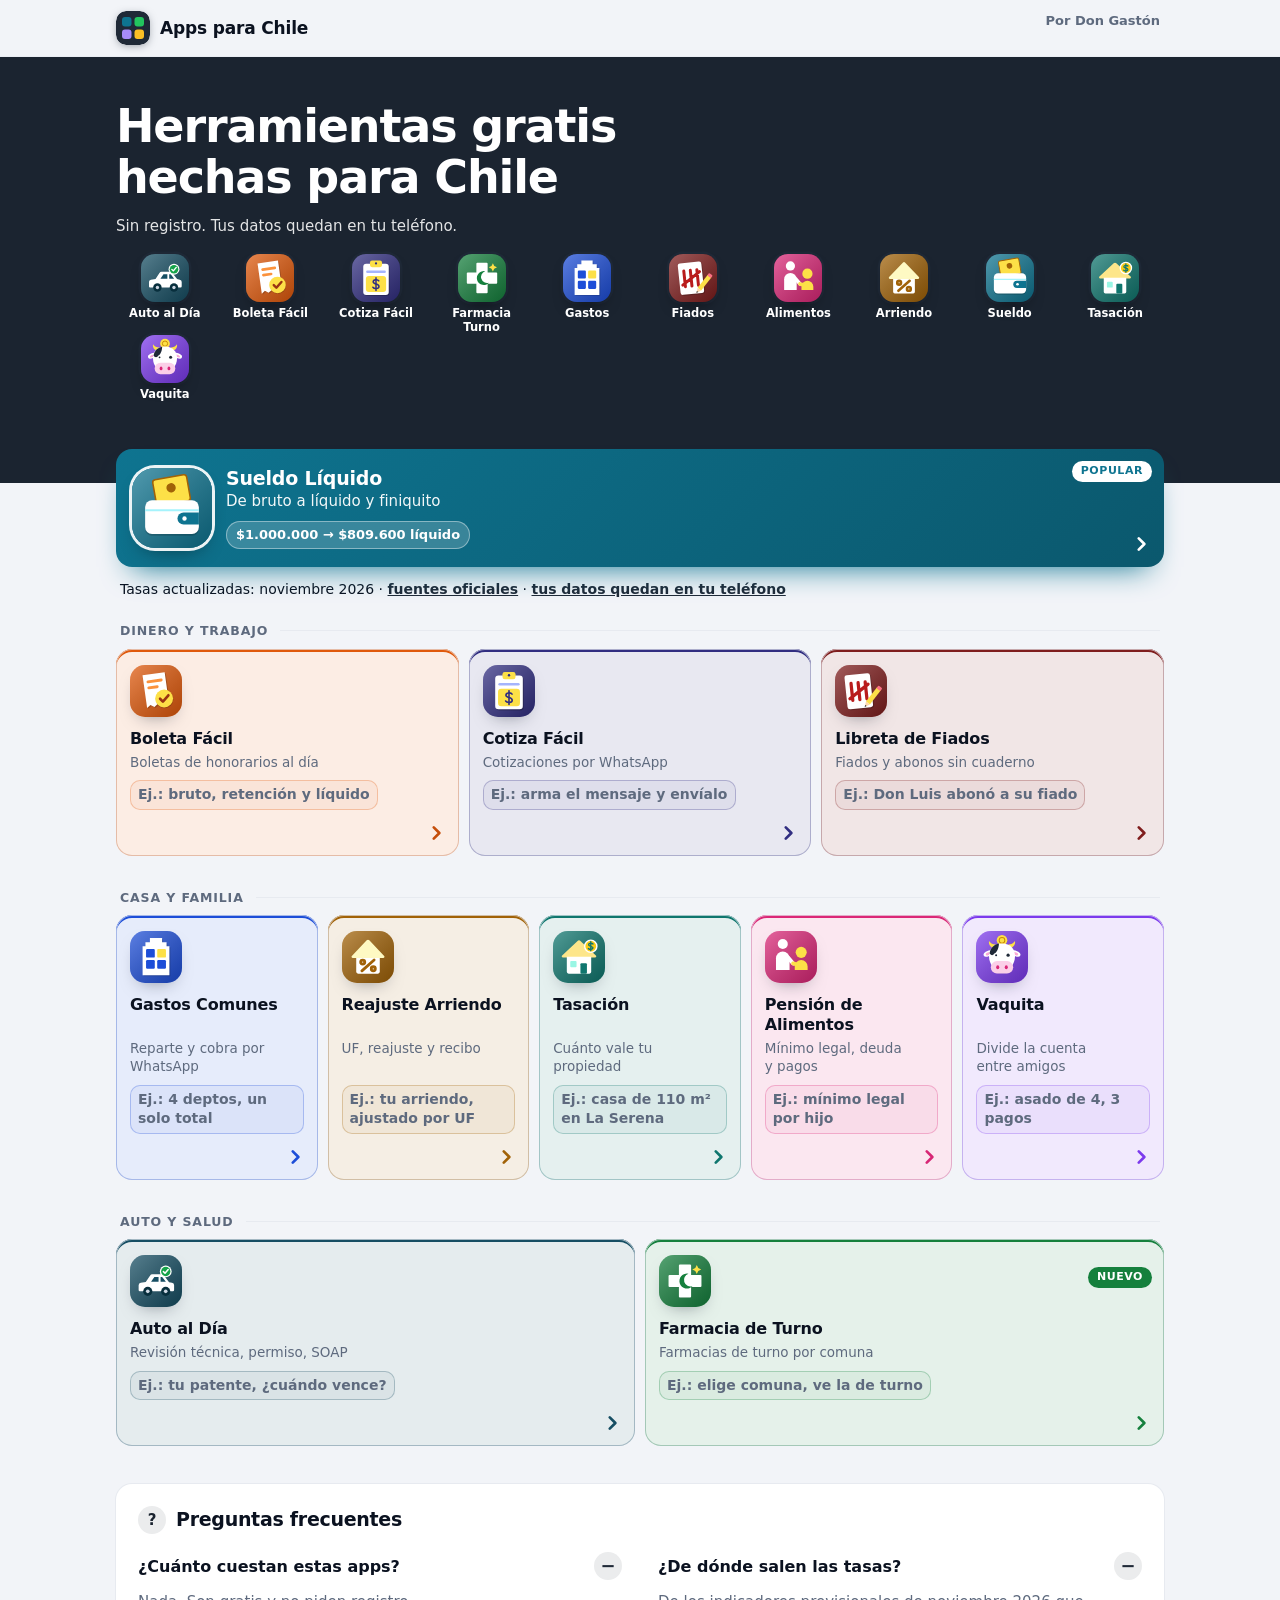
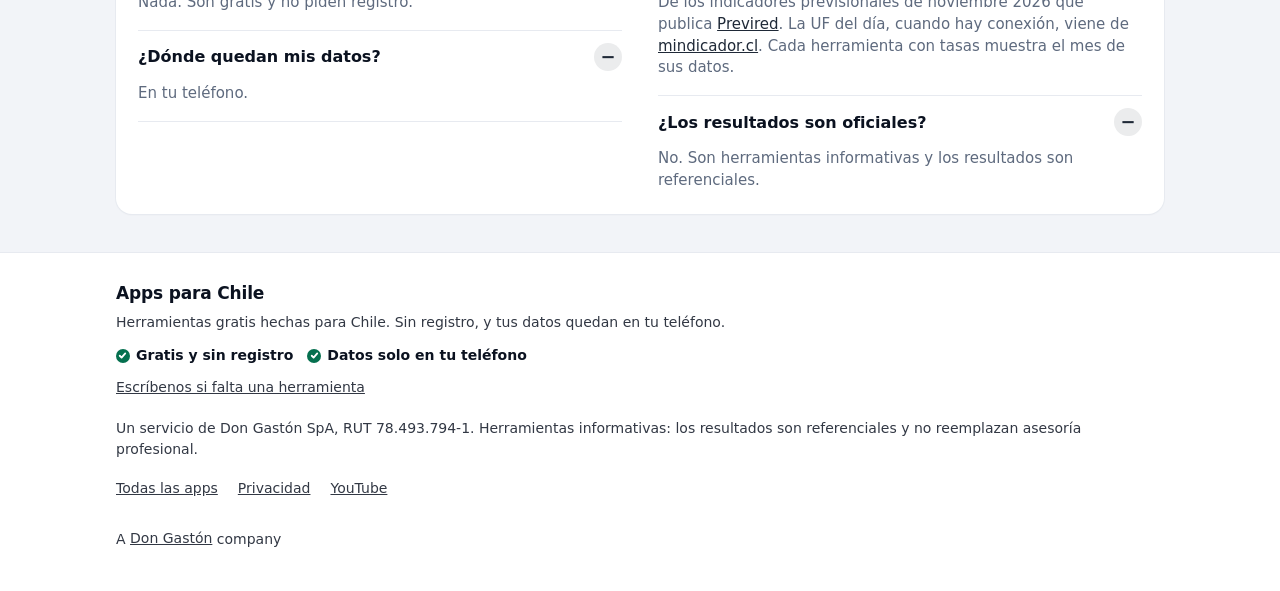
==== commit 54ff9e8b: "capacitor probe: header fix verification (bundle 1125d + debug readout)" ====
--- a/tasacion-capacitor/www/index.html
+++ b/tasacion-capacitor/www/index.html
@@ -16,7 +16,7 @@
   <meta name="twitter:card" content="summary_large_image">
   <meta name="color-scheme" content="light dark">
   <meta name="theme-color" content="#1F2937">
-  <link rel="stylesheet" href="shell.css?v=c5e53731">
+  <link rel="stylesheet" href="shell.css?v=b8a38e99">
   <link rel="icon" href="/assets/logos/dongaston-square.svg" type="image/svg+xml">
   <script type="application/ld+json">{"@context":"https://schema.org","@type":"CollectionPage","name":"Apps gratis para Chile","url":"https://apps.fracmo.ai/","inLanguage":"es-CL","publisher":{"@type":"Organization","name":"Don Gastón SpA","url":"https://dongaston.com/"},"mainEntity":{"@type":"ItemList","numberOfItems":11,"itemListElement":[{"@type":"ListItem","position":1,"name":"Auto al Día","description":"Revisión técnica, permiso de circulación y SOAP sin olvidos","url":"https://auto-al-dia.fracmo.ai/"},{"@type":"ListItem","position":2,"name":"Boleta Fácil","description":"Boletas de honorarios: bruto, líquido y tu registro del año","url":"https://boleta-honorarios.fracmo.ai/"},{"@type":"ListItem","position":3,"name":"Cotiza Fácil","description":"Cotizaciones claras para enviar por WhatsApp","url":"https://cotizador.fracmo.ai/"},{"@type":"ListItem","position":4,"name":"Farmacia de Turno","description":"Encuentra la farmacia de turno de tu comuna","url":"https://farmacia-de-turno.fracmo.ai/"},{"@type":"ListItem","position":5,"name":"Gastos Comunes","description":"Reparte los gastos comunes y cobra por WhatsApp","url":"https://gastos-comunes.fracmo.ai/"},{"@type":"ListItem","position":6,"name":"Libreta de Fiados","description":"Anota lo que te deben y cobra con cariño por WhatsApp","url":"https://libreta-fiados.fracmo.ai/"},{"@type":"ListItem","position":7,"name":"Pensión de Alimentos","description":"Mínimo legal, deuda y registro de pagos de la pensión de alimentos","url":"https://pension-alimentos.fracmo.ai/"},{"@type":"ListItem","position":8,"name":"Reajuste Arriendo","description":"Arriendo en UF, reajuste y recibo en un solo lugar","url":"https://reajuste-arriendo.fracmo.ai/"},{"@type":"ListItem","position":9,"name":"Sueldo Líquido","description":"De sueldo bruto a líquido, y tu finiquito","url":"https://sueldo-liquido.fracmo.ai/"},{"@type":"ListItem","position":10,"name":"Tasación","description":"Cuánto vale tu casa, depto, oficina o terreno","url":"https://tasacion.fracmo.ai/"},{"@type":"ListItem","position":11,"name":"Vaquita","description":"Divide la cuenta y cobra por WhatsApp","url":"https://vaquita.fracmo.ai/"}]}}</script>
 </head>
--- a/tasacion-capacitor/www/shell.css
+++ b/tasacion-capacitor/www/shell.css
@@ -964,7 +964,7 @@
 .hubfoot .fx a{position:relative;min-height:0;padding:6px 0}
 .hubfoot .fx a::before{content:"";position:absolute;inset:-5px 0}
 .flinks{display:grid;grid-template-columns:1fr 1fr;gap:0 16px;margin:0 0 6px}
-.flinks a{min-height:0;padding:10px 0}
+.flinks a{min-height:0;padding:12px 0}
 .flinks a:last-child:nth-child(odd){grid-column:1/-1}
 @media (min-width:640px){.flinks{display:flex;flex-wrap:wrap;gap:0 20px}}
 /* Joni r8: three short links fit on one line at any phone width, so a 3-link row is one wrap row (no lone link under a 2-column grid) */
